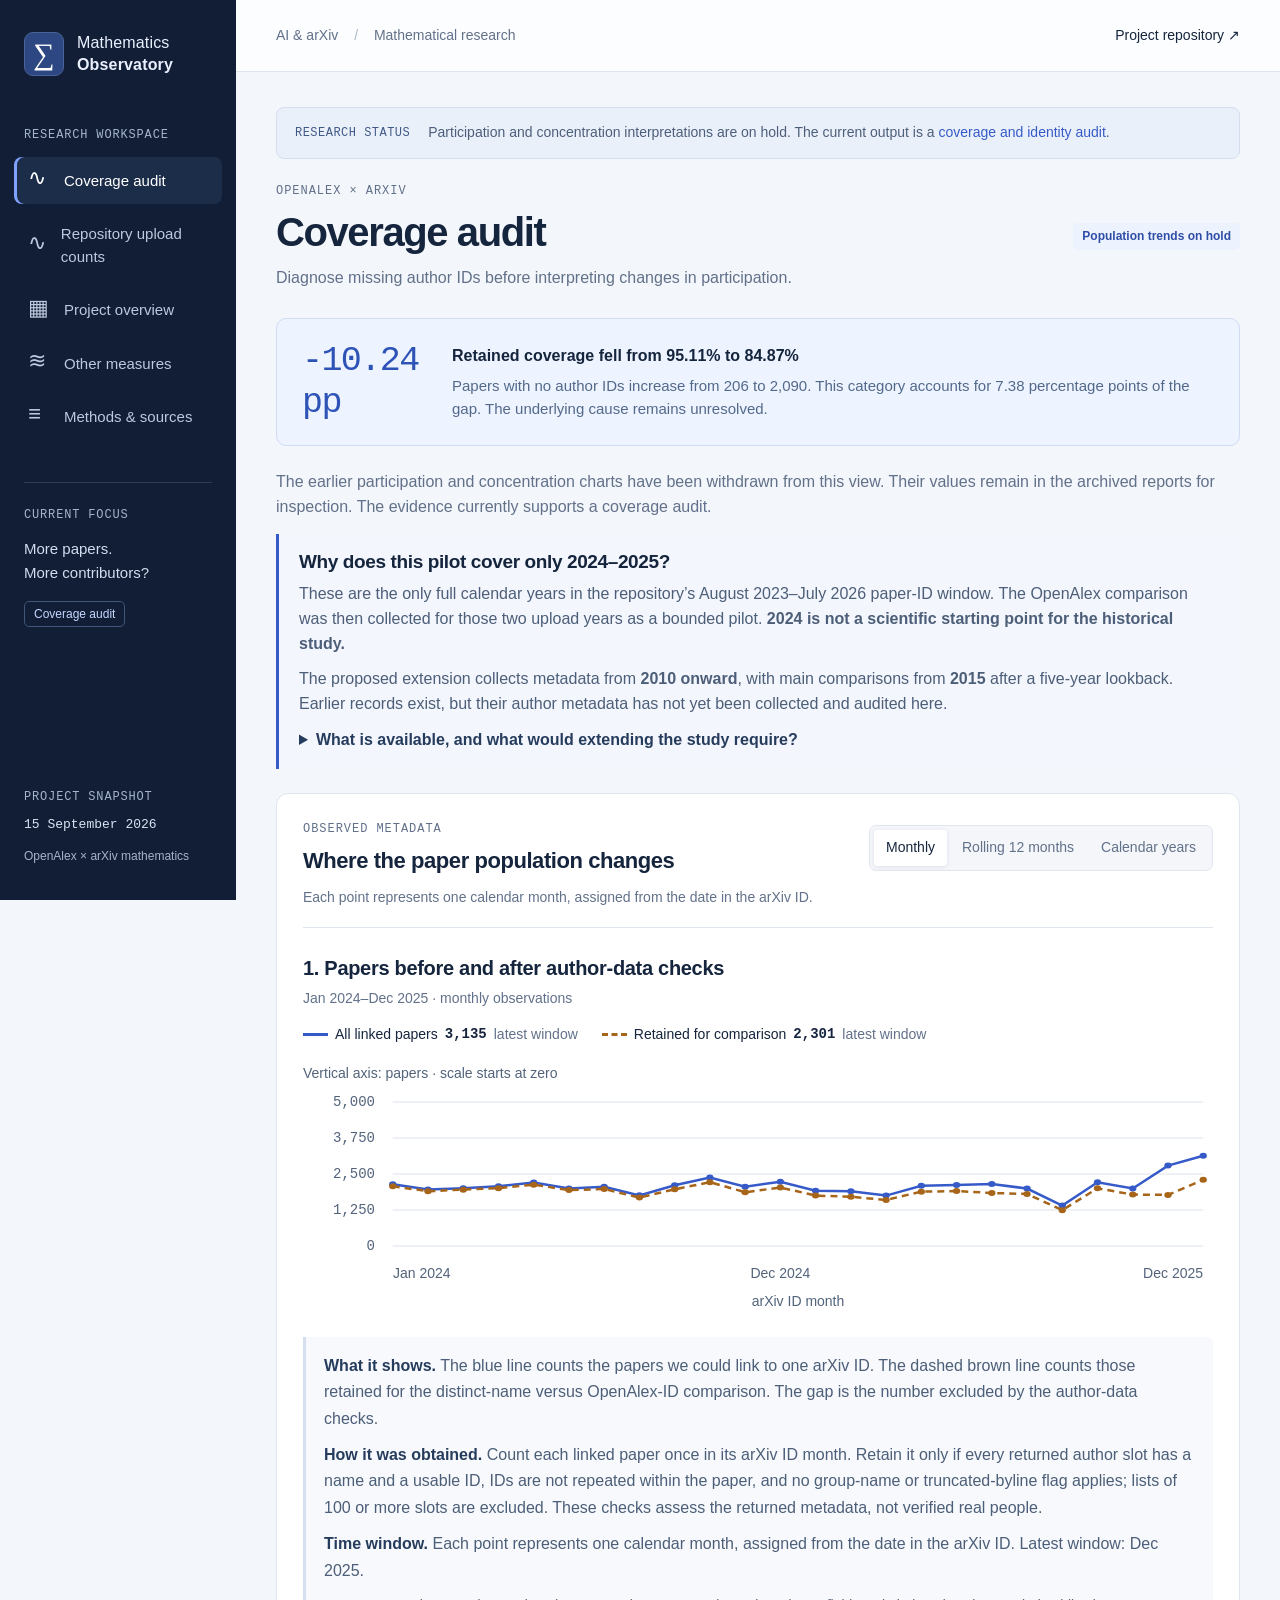
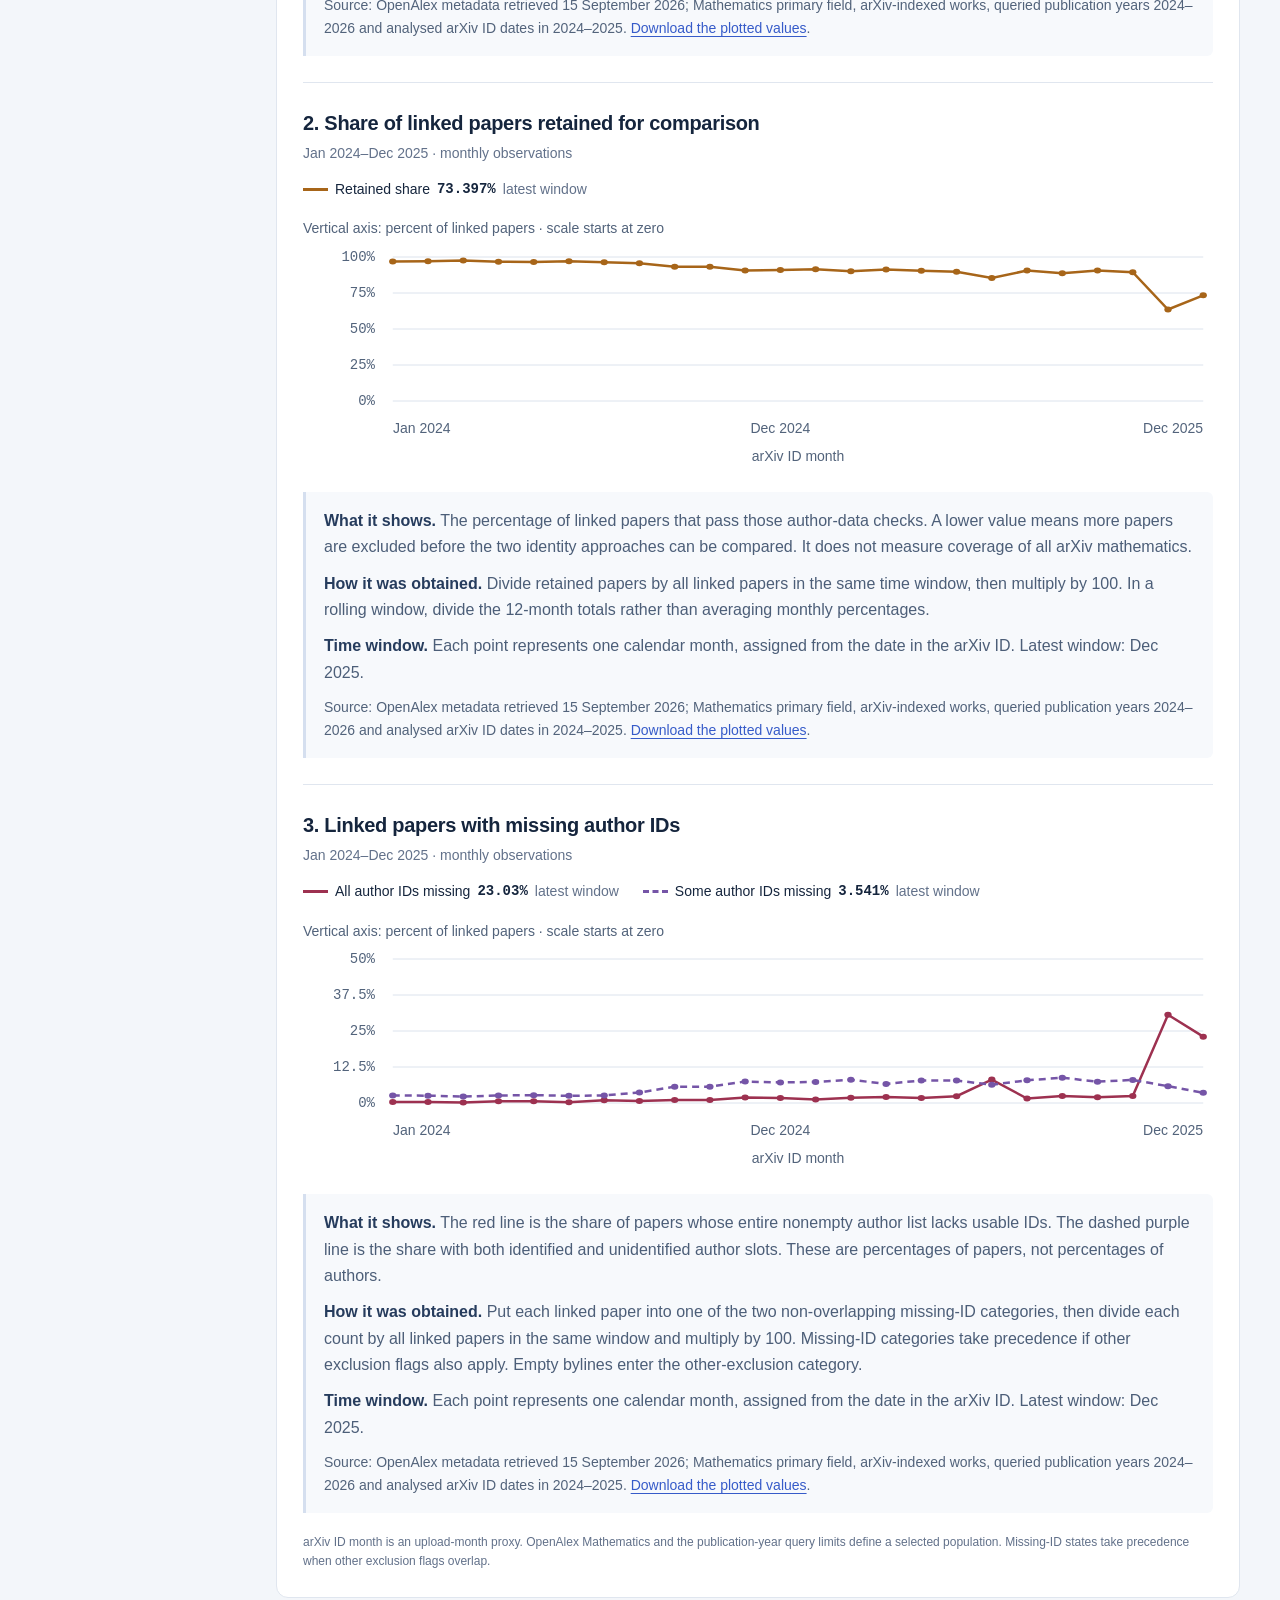
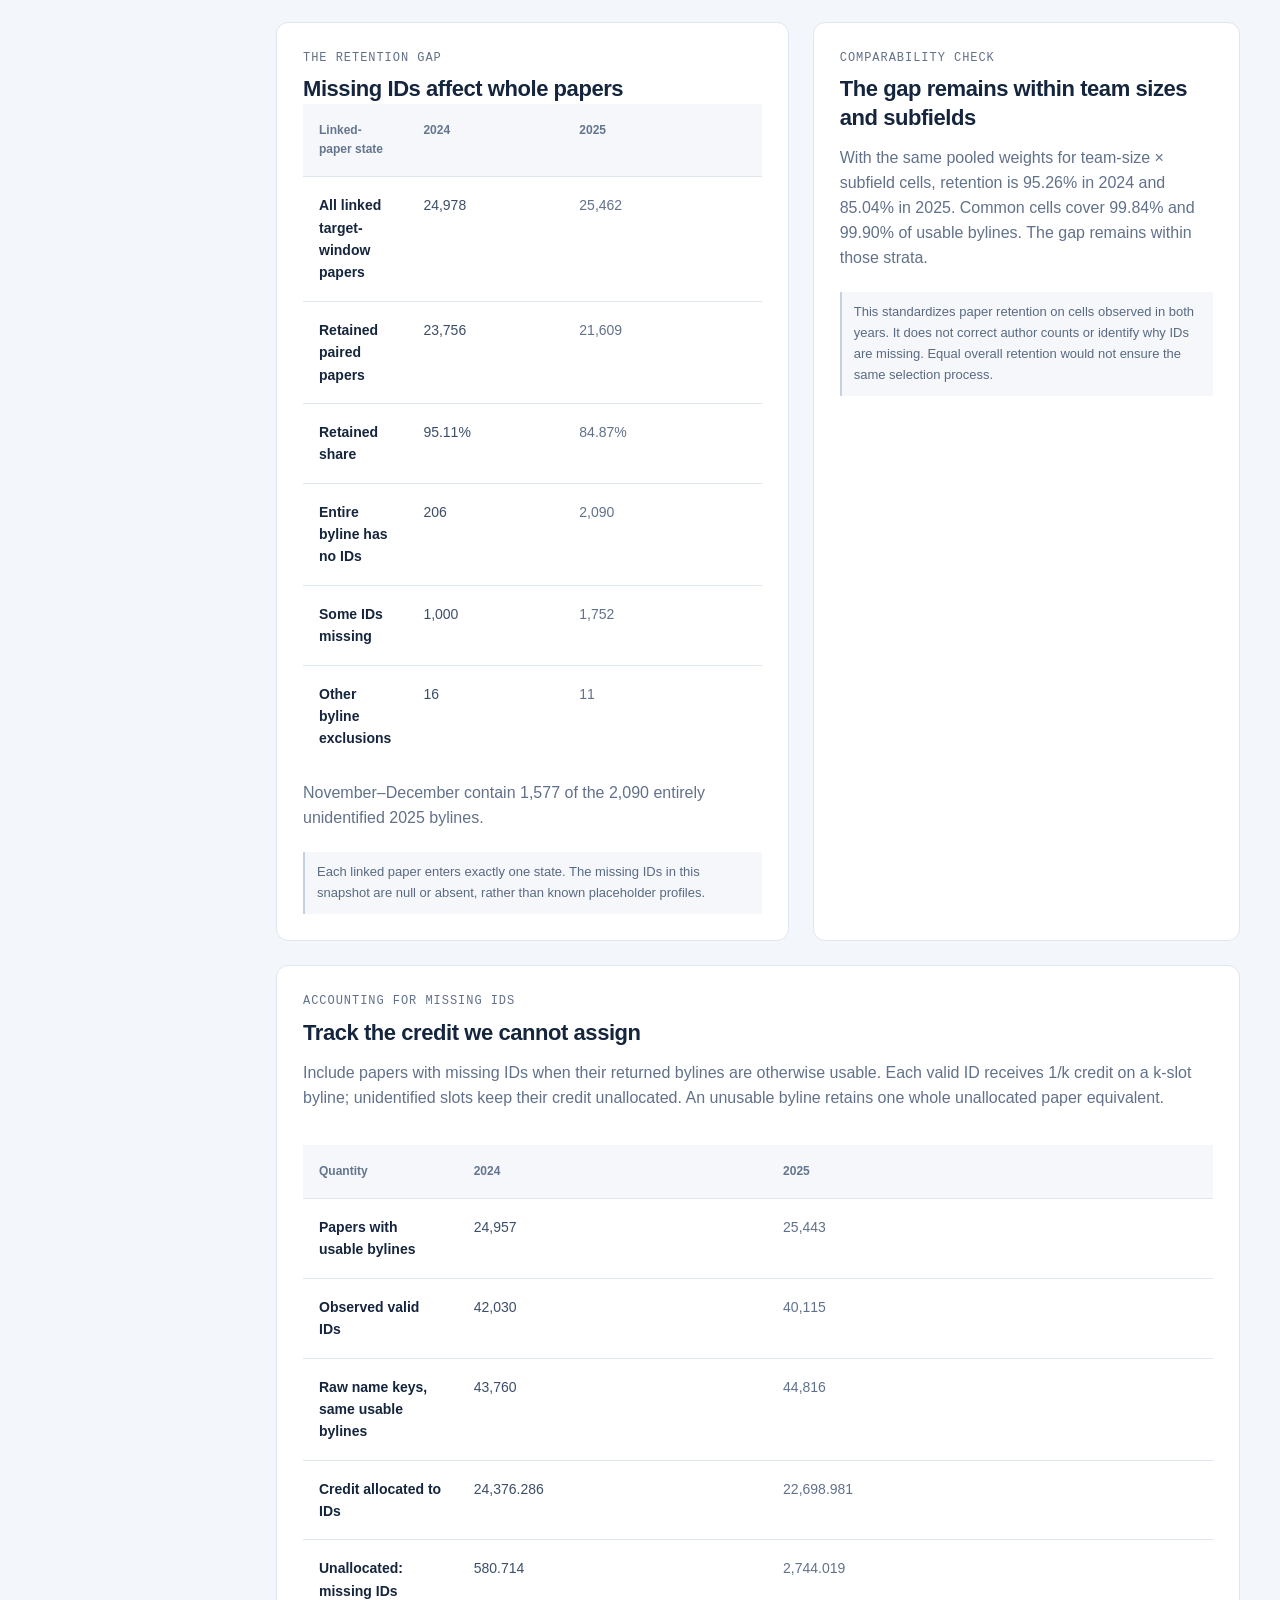
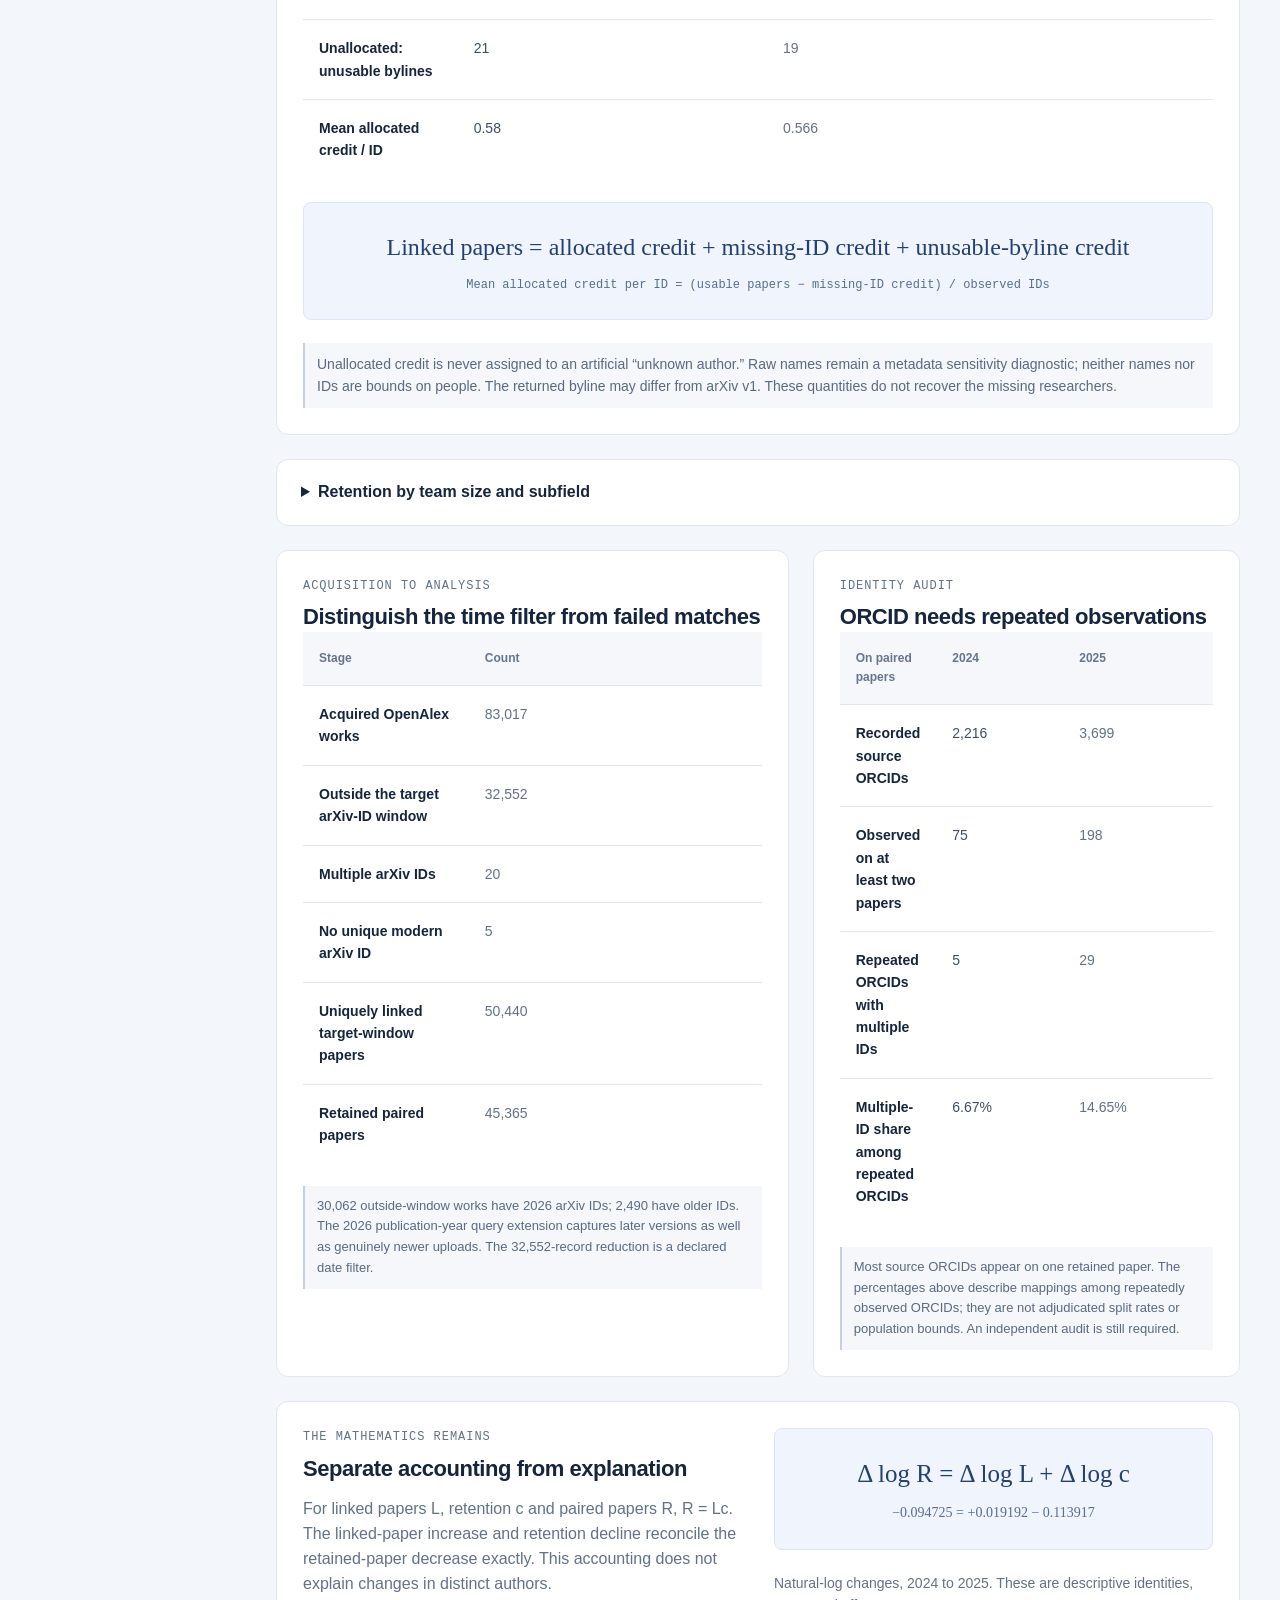
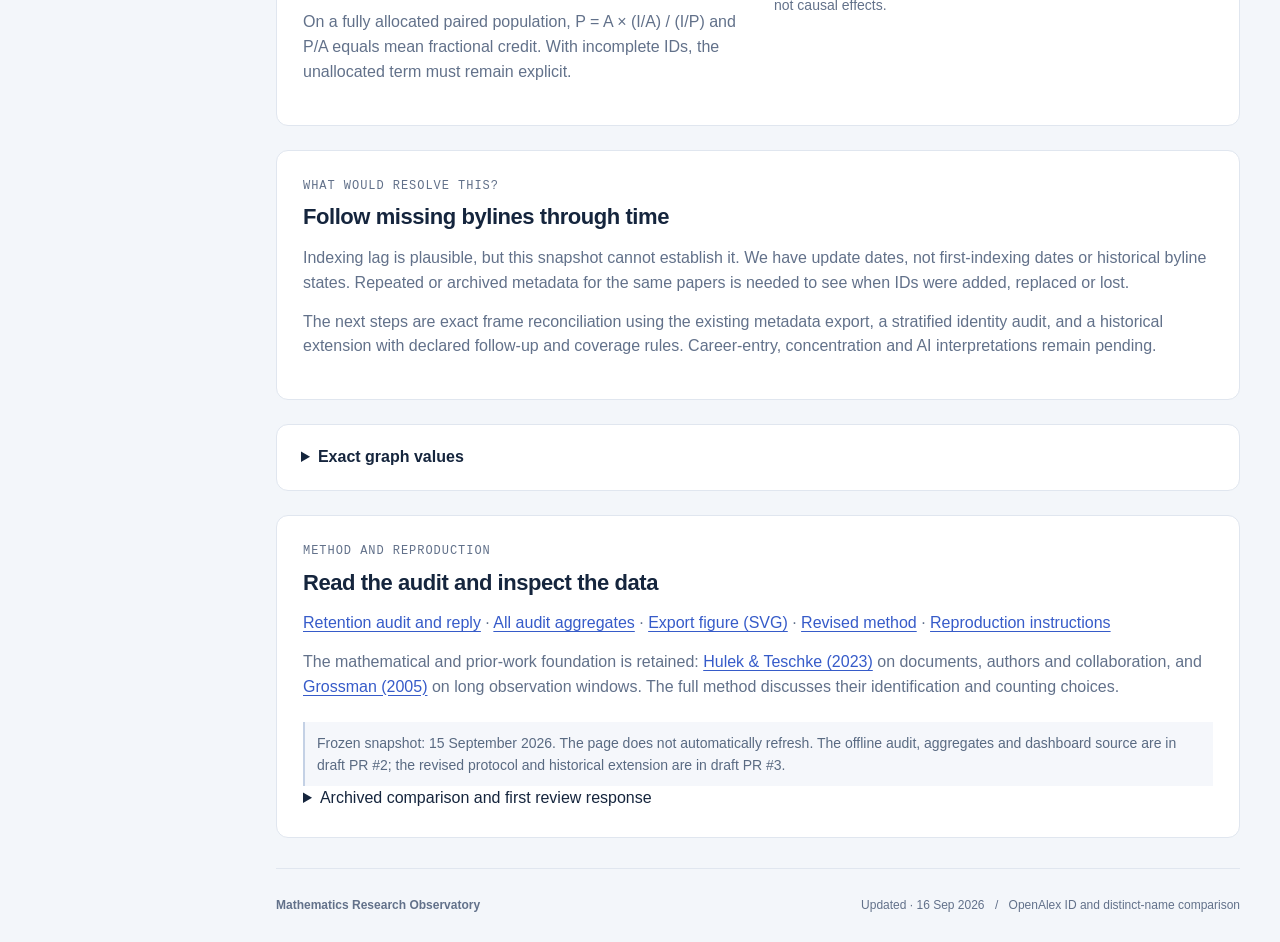
==== dashboard/index.html @ 1750a31c "Audit OpenAlex retention and preserve unallocated authorship credit Add the frozen-data coverage aud" ====
<!doctype html>
<html lang="en">
<head>
  <meta charset="utf-8">
  <meta name="viewport" content="width=device-width, initial-scale=1">
  <meta name="theme-color" content="#111e35">
  <meta name="description" content="Coverage audit of OpenAlex arXiv-linked mathematics: missing author IDs, retained bylines and unallocated publication credit.">
  <title>Mathematics Research Observatory</title>
  <link rel="icon" href="favicon.svg" type="image/svg+xml">
  <link rel="stylesheet" href="styles.css">
  <script src="chart-utils.js" defer></script>
  <script src="paper-trends.js" defer></script>
  <script src="coverage-audit.js" defer></script>
  <script src="app.js" defer></script>
</head>
<body>
  <a class="skip-link" href="#main">Skip to content</a>
  <aside class="rail">
    <a class="brand" href="#papers" aria-label="Mathematics Research Observatory home"><span class="brand-symbol" aria-hidden="true">∑</span><span>Mathematics<br><strong>Observatory</strong></span></a>
    <div class="rail-label">RESEARCH WORKSPACE</div>
    <nav aria-label="Main navigation">
      <a href="#papers" data-view="papers" class="nav-link active" aria-current="page"><span aria-hidden="true">∿</span> Coverage audit</a>
      <a href="#manifest" data-view="manifest" class="nav-link"><span aria-hidden="true">∿</span> Repository upload counts</a>
      <a href="#overview" data-view="overview" class="nav-link"><span aria-hidden="true">▦</span> Project overview</a>
      <a href="#analysis" data-view="analysis" class="nav-link"><span aria-hidden="true">≋</span> Other measures</a>
      <a href="#methods" data-view="methods" class="nav-link"><span aria-hidden="true">≡</span> Methods & sources</a>
    </nav>
    <div class="rail-project"><span class="rail-label">CURRENT FOCUS</span><p>More papers.<br>More contributors?</p><span class="rail-pill">Coverage audit</span></div>
    <div class="rail-bottom"><span class="rail-label">PROJECT SNAPSHOT</span><p>15 September 2026</p><small>OpenAlex × arXiv mathematics</small></div>
  </aside>
  <div class="workspace">
    <header class="topbar"><span>AI & arXiv <span class="breadcrumb">/</span> Mathematical research</span><a href="https://github.com/Victorpolm/evolution-of-mathematical-research" target="_blank" rel="noopener noreferrer">Project repository <span aria-hidden="true">↗</span></a></header>
    <main id="main" tabindex="-1">
      <div id="data-error" role="alert" hidden>The pilot data could not be loaded. Refresh this page to try again. The methods and source links remain available.</div>
      <div class="status-strip"><span class="status-key">RESEARCH STATUS</span><p>Participation and concentration interpretations are on hold. The current output is a <a href="#papers">coverage and identity audit</a>.</p></div>
      <section id="view-papers" class="view" aria-labelledby="oa-title">
        <div class="page-heading"><div><p class="eyebrow">OPENALEX × ARXIV</p><h1 id="oa-title">Coverage audit</h1><p class="subtitle">Diagnose missing author IDs before interpreting changes in participation.</p></div><span class="badge blue">Population trends on hold</span></div>
        <div class="finding-strip"><span class="finding-number" id="audit-gap">−10.24 pp</span><div><strong>Retained coverage fell from 95.11% to 84.87%</strong><p id="audit-finding">Entire bylines with missing IDs account for most of the gap. The cause remains unresolved.</p></div></div>
        <p class="body-copy">The earlier participation and concentration charts have been withdrawn from this view. Their values remain in the archived reports for inspection. The evidence currently supports a coverage audit.</p>
        <aside class="history-note" aria-labelledby="history-heading"><h2 id="history-heading">Why does this pilot cover only 2024–2025?</h2><p>These are the only full calendar years in the repository’s August 2023–July 2026 paper-ID window. The OpenAlex comparison was then collected for those two upload years as a bounded pilot. <strong>2024 is not a scientific starting point for the historical study.</strong></p><p>The proposed extension collects metadata from <strong>2010 onward</strong>, with main comparisons from <strong>2015</strong> after a five-year lookback. Earlier records exist, but their author metadata has not yet been collected and audited here.</p><details class="history-details"><summary>What is available, and what would extending the study require?</summary><p>An OpenAlex count query on 15 September 2026 found <strong>330,421 candidate works with publication years 2010–2023</strong> under the same Mathematics and arXiv-indexing filters. This confirms historical availability; it does not establish their arXiv upload dates, author completeness, or unique contributor counts.</p><p>Retrieving those years separately needs at least 3,311 pages of 100 works. The anonymous allowance had 999 requests remaining at that check. Completing the extension requires a staged collection within the free allowance, a free OpenAlex key with a larger allowance, or an existing metadata export from the project.</p><p>We then reconstruct upload months from arXiv IDs, audit coverage year by year, and compute both distinct-name and OpenAlex-ID series on the same papers. The analysis can extend to the latest year that passes those checks. Five years of lookback helps distinguish observed newcomers from returning authors; it does not establish true career starts. <a href="HISTORICAL_EXTENSION.md" download>Historical extension note</a> · <a href="historical_preflight.json" download>Availability query and counts</a>.</p></details></aside>
        <p id="audit-error" role="alert" hidden>The audit could not be loaded. Refresh this page or download the report below.</p>
        <article class="panel spark-panel"><div class="panel-heading"><div><p class="eyebrow">OBSERVED METADATA</p><h2>Where the paper population changes</h2></div><div class="segmented" role="group" aria-label="Audit time window"><button type="button" data-audit-period="monthly" aria-pressed="true">Monthly</button><button type="button" data-audit-period="rolling12" aria-pressed="false">Rolling 12 months</button><button type="button" data-audit-period="annual" aria-pressed="false">Calendar years</button></div></div><p id="audit-window-note" class="spark-note">Each point represents one calendar month, assigned from the arXiv ID.</p><div id="audit-sparks" aria-live="polite"></div><p class="source-line">arXiv ID month is an upload-month proxy. OpenAlex Mathematics and the publication-year query limits define a selected population. Missing-ID states take precedence when other exclusion flags overlap.</p></article>
        <div class="comparison-grid"><article class="panel"><p class="eyebrow">THE RETENTION GAP</p><h2>Missing IDs affect whole papers</h2><div class="table-scroll"><table><thead><tr><th scope="col">Linked-paper state</th><th scope="col">2024</th><th scope="col">2025</th></tr></thead><tbody id="audit-coverage"></tbody></table></div><p class="body-copy">November–December contain 1,577 of the 2,090 entirely unidentified 2025 bylines.</p><p class="chart-note">Each linked paper enters exactly one state. The missing IDs in this snapshot are null or absent, rather than known placeholder profiles.</p></article><article class="panel"><p class="eyebrow">COMPARABILITY CHECK</p><h2>The gap remains within team sizes and subfields</h2><p class="body-copy" id="audit-standardized">Comparing retention using a common distribution of team sizes and subfields…</p><p class="chart-note">This standardizes paper retention on cells observed in both years. It does not correct author counts or identify why IDs are missing. Equal overall retention would not ensure the same selection process.</p></article></div>
        <article class="panel oa-panel"><p class="eyebrow">ACCOUNTING FOR MISSING IDS</p><h2>Track the credit we cannot assign</h2><p class="body-copy">Include papers with missing IDs when their returned bylines are otherwise usable. Each valid ID receives 1/k credit on a k-slot byline; unidentified slots keep their credit unallocated. An unusable byline retains one whole unallocated paper equivalent.</p><div class="table-scroll"><table><thead><tr><th scope="col">Quantity</th><th scope="col">2024</th><th scope="col">2025</th></tr></thead><tbody id="audit-credit"></tbody></table></div><div class="formula-box">Linked papers = allocated credit + missing-ID credit + unusable-byline credit<small>Mean allocated credit per ID = (usable papers − missing-ID credit) / observed IDs</small></div><p class="chart-note">Unallocated credit is never assigned to an artificial “unknown author.” Raw names remain a metadata sensitivity diagnostic; neither names nor IDs are bounds on people. The returned byline may differ from arXiv v1. These quantities do not recover the missing researchers.</p></article>
        <details class="panel data-details"><summary>Retention by team size and subfield</summary><p class="chart-note">Denominators are all uniquely linked papers in each row before byline exclusions. Full tables, including larger teams, are in the audit JSON.</p><h3>Returned team size</h3><div class="table-scroll"><table><thead><tr><th scope="col">Slots</th><th scope="col">2024 papers</th><th scope="col">2024 retained</th><th scope="col">2025 papers</th><th scope="col">2025 retained</th></tr></thead><tbody id="audit-teams"></tbody></table></div><h3>OpenAlex primary subfield</h3><div class="table-scroll"><table><thead><tr><th scope="col">Subfield</th><th scope="col">2024 papers</th><th scope="col">2024 retained</th><th scope="col">2025 papers</th><th scope="col">2025 retained</th></tr></thead><tbody id="audit-fields"></tbody></table></div></details>
        <div class="comparison-grid"><article class="panel"><p class="eyebrow">ACQUISITION TO ANALYSIS</p><h2>Distinguish the time filter from failed matches</h2><div class="table-scroll"><table><thead><tr><th scope="col">Stage</th><th scope="col">Count</th></tr></thead><tbody id="audit-flow"></tbody></table></div><p class="chart-note">30,062 outside-window works have 2026 arXiv IDs; 2,490 have older IDs. The 2026 publication-year query extension captures later versions as well as genuinely newer uploads. The 32,552-record reduction is a declared date filter.</p></article><article class="panel"><p class="eyebrow">IDENTITY AUDIT</p><h2>ORCID needs repeated observations</h2><div class="table-scroll"><table><thead><tr><th scope="col">On paired papers</th><th scope="col">2024</th><th scope="col">2025</th></tr></thead><tbody id="audit-orcid"></tbody></table></div><p class="chart-note">Most source ORCIDs appear on one retained paper. The percentages above describe mappings among repeatedly observed ORCIDs; they are not adjudicated split rates or population bounds. An independent audit is still required.</p></article></div>
        <article class="panel definition-panel"><div><p class="eyebrow">THE MATHEMATICS REMAINS</p><h2>Separate accounting from explanation</h2><p class="body-copy">For linked papers L, retention c and paired papers R, R = Lc. The linked-paper increase and retention decline reconcile the retained-paper decrease exactly. This accounting does not explain changes in distinct authors.</p><p class="body-copy">On a fully allocated paired population, P = A × (I/A) / (I/P) and P/A equals mean fractional credit. With incomplete IDs, the unallocated term must remain explicit.</p></div><div class="equation-detail"><div class="formula-box">Δ log R = Δ log L + Δ log c<small>−0.094725 = +0.019192 − 0.113917</small></div><p>Natural-log changes, 2024 to 2025. These are descriptive identities, not causal effects.</p></div></article>
        <article class="panel oa-panel"><p class="eyebrow">WHAT WOULD RESOLVE THIS?</p><h2>Follow missing bylines through time</h2><p class="body-copy">Indexing lag is plausible, but this snapshot cannot establish it. We have update dates, not first-indexing dates or historical byline states. Repeated or archived metadata for the same papers is needed to see when IDs were added, replaced or lost.</p><p class="body-copy">The next steps are exact frame reconciliation using the existing metadata export, a stratified identity audit, and a historical extension with declared follow-up and coverage rules. Career-entry, concentration and AI interpretations remain pending.</p></article>
        <details class="panel data-details"><summary>Exact graph values</summary><div class="table-scroll"><table><thead><tr><th scope="col">Period / window end</th><th scope="col">Linked</th><th scope="col">Retained</th><th scope="col">Retained share</th><th scope="col">Entire byline lacks IDs</th><th scope="col">Some IDs missing</th></tr></thead><tbody id="audit-values"></tbody></table></div></details>
        <article class="panel oa-panel"><p class="eyebrow">METHOD AND REPRODUCTION</p><h2>Read the audit and inspect the data</h2><p class="body-copy"><a href="RETENTION_AUDIT.md" download>Retention audit and reply</a> · <a href="retention_audit.json" download>All audit aggregates</a> · <a href="retention_audit.svg" download>Export figure (SVG)</a> · <a href="REVISED_METHOD.md" download>Revised method</a> · <a href="../ArxivObservatory/analysis/OPENALEX_INTERIM.md">Reproduction instructions</a></p><p class="body-copy">The mathematical and prior-work foundation is retained: <a href="https://ems.press/content/serial-article-files/29073" target="_blank" rel="noopener noreferrer">Hulek & Teschke (2023)</a> on documents, authors and collaboration, and <a href="https://www.math.buffalo.edu/mad/stats/2005.research.patterns.pdf" target="_blank" rel="noopener noreferrer">Grossman (2005)</a> on long observation windows. The full method discusses their identification and counting choices.</p><p class="chart-note">Frozen snapshot: 15 September 2026. The page does not automatically refresh. The offline audit, aggregates and dashboard source are in draft PR #2; the revised protocol and historical extension are in draft PR #3.</p><details><summary>Archived comparison and first review response</summary><p class="body-copy"><a href="OPENALEX_COMPARISON.md" download>Earlier comparison</a> · <a href="openalex_comparison.json" download>Earlier aggregate dataset</a> · <a href="REVIEW_RESPONSE.md" download>First review response</a>. These preserve the audit trail; population trend interpretations are on hold.</p></details></article>
      </section>

      <section id="view-manifest" class="view" hidden aria-labelledby="papers-title">
        <div class="page-heading"><div><p class="eyebrow">PRODUCTION × PARTICIPATION</p><h1 id="papers-title">Repository upload counts</h1><p class="subtitle">Does growth in arXiv mathematics reflect a larger community or more output per contributor?</p></div><span class="badge amber">Contributor counts unavailable</span></div>
        <div class="finding-strip"><span class="finding-number">+7.0%</span><div><strong>More paper IDs in 2025 than 2024</strong><p>52,081 → 55,751 in the repository manifest. Distinct-author counts are still needed to explain this increase.</p></div></div>
        <article class="panel spark-panel" aria-labelledby="spark-heading">
          <div class="panel-heading"><div><p class="eyebrow">OBSERVED PAPER SERIES</p><h2 id="spark-heading">Upload volume over time</h2></div><div class="segmented" role="group" aria-label="Time aggregation"><button type="button" data-period="monthly" aria-pressed="true">Monthly</button><button type="button" data-period="rolling12" aria-pressed="false">Rolling 12 months</button><button type="button" data-period="annual" aria-pressed="false">Calendar years</button></div></div>
          <p id="period-note" class="spark-note">Each point represents one calendar month in the repository’s paper-ID manifest.</p>
          <div id="paper-spark-rows" aria-live="polite"><p class="spark-note">Loading the verified paper series…</p></div>
          <p id="paper-data-error" role="alert" hidden>The time series could not be loaded. Refresh to try again. The documented annual comparison above remains available.</p>
          <p class="source-line">Source: <a href="https://github.com/Victorpolm/evolution-of-mathematical-research/blob/7d1063371ad2825ac3ad622974f6df129d1324f0/ArxivObservatory/pipeline/aws/math_ids.txt" target="_blank" rel="noopener noreferrer">repository mathematics ID manifest ↗</a> · 168,027 IDs, Aug 2023–Jul 2026 · ID month is a proxy for initial submission month.</p>
        </article>
        <div class="comparison-grid">
          <article class="panel"><p class="eyebrow">COMPLETE CALENDAR YEARS</p><h2>The two full calendar years in this manifest</h2><table class="annual-table"><thead><tr><th scope="col">Measure</th><th scope="col">2024</th><th scope="col">2025</th><th scope="col">Change</th></tr></thead><tbody><tr><th scope="row">Papers in manifest</th><td>52,081</td><td>55,751</td><td class="positive">+7.05%</td></tr><tr><th scope="row">Distinct contributors</th><td>Unavailable</td><td>Unavailable</td><td>—</td></tr><tr><th scope="row">Papers / contributor</th><td>Unavailable</td><td>Unavailable</td><td>—</td></tr></tbody></table><p class="chart-note">2023 and 2026 are partial calendar years in this snapshot and are omitted from this comparison. August 2026 is also excluded from the monthly chart.</p></article>
          <article class="panel"><p class="eyebrow">WHAT THE RESULT MEANS</p><h2>Growth is observed; its source is unresolved</h2><p class="body-copy">The manifest contains <strong>3,670 more papers</strong> in 2025. That alone does not tell us whether more people contributed.</p><p class="body-copy">For this same population, average fractional output per contributor rises if contributor growth is below <strong>7.05%</strong>, stays constant if growth is equal, and falls if it is higher.</p><p class="chart-note">These are descriptive alternatives, not findings about contributors. Changes in indexing, cross-listing, field composition, and author identity can affect the comparison.</p></article>
        </div>
        <article class="panel definition-panel"><div><p class="eyebrow">THE DENOMINATOR MATTERS</p><h2>One contributor, once per period</h2><p class="body-copy">A contributor is a distinct coauthor on at least one retained paper. Someone with five papers counts once; a paper with three authors counts as one paper and three author–paper incidences. Uploading accounts are not the unit of analysis.</p><p class="body-copy">Count both papers and contributors on the same set with complete author identities. In rolling windows, take the union of author IDs across all 12 months.</p></div><div class="equation-detail"><div class="formula-box">P = A × (I / A) / (I / P)<small>Papers = contributors × full-count output / mean team size</small></div><p><strong>P/A</strong> is mean fractional paper output. <strong>I/A</strong> is mean full-count publication participation. Neither isolates within-person productivity from changing author composition.</p></div></article>
        <details class="panel data-details"><summary>Inspect the values and provenance</summary><div class="table-scroll"><table id="paper-values"><thead><tr><th scope="col">Period</th><th scope="col">Papers</th><th scope="col">Distinct contributors</th><th scope="col">Papers / contributor</th></tr></thead><tbody></tbody></table></div><p class="chart-note">All 169,394 manifest IDs were checked: no duplicates and no invalid IDs. The 1,367 IDs dated August 2026 are excluded. The remaining 168,027 match the source import reconciliation. Primary-category membership and completeness against all arXiv mathematics cannot be established from this ID list alone.</p><p class="source-line">Analysis computed 06 Sep 2026 from the repository revision of 04 Sep 2026. The series is not the separate 2023–2025 OpenAlex pilot. <a href="papers_contributors_monthly.csv" download>Monthly aggregate CSV</a> · <a href="papers_contributors.json" download>Full aggregate data and provenance</a></p></details>
        <article class="missing-data-callout"><div><h2>What completes the comparison</h2><p>The matched paper–author table, or period-level aggregates that count distinct authors on the same papers. The pilot's 155,781 author links cannot substitute for unique contributors.</p></div><a href="#methods">Methods & sources →</a></article>
      </section>
      <section id="view-overview" class="view" hidden aria-labelledby="overview-title">
        <div class="page-heading"><div><p class="eyebrow">EVOLUTION OF MATHEMATICAL RESEARCH</p><h1 id="overview-title">Growth & participation</h1><p class="subtitle">Is mathematical output becoming more broadly distributed?</p></div><span class="badge amber">Technical pilot · 2023–2025</span></div>
        <div class="status-strip"><span class="status-key">WHERE WE ARE</span><p><a href="#papers">OpenAlex name/ID comparison available for 2024–2025.</a> <strong>Longer historical findings still pending.</strong></p><a href="#analysis">Explore analysis <span aria-hidden="true">→</span></a></div>
        <div class="metric-grid" aria-label="Reported pilot acquisition counts">
          <article class="metric-card"><span class="metric-label">Candidate works</span><strong class="metric-value" data-count="candidateWorks">77,949</strong><span class="metric-note">Queried in the bounded pilot</span></article>
          <article class="metric-card"><span class="metric-label">Retained works</span><strong class="metric-value" data-count="retainedWorks">69,166</strong><span class="metric-note">Usable arXiv-ID-dated works</span></article>
          <article class="metric-card"><span class="metric-label">Identified author links</span><strong class="metric-value" data-count="identifiedLinks">155,781</strong><span class="metric-note">Paper–author pairs, not people</span></article>
          <article class="metric-card"><span class="metric-label">Missing author IDs</span><strong class="metric-value warning" data-count="missingSlots">8,042</strong><span class="metric-note">Reported authorship slots</span></article>
        </div>
        <div class="overview-grid">
          <article class="panel pilot-panel">
            <div class="panel-heading"><div><p class="eyebrow">OBSERVED DATA</p><h2>The pilot, in view</h2></div><span class="small-label">2023–2025 combined</span></div>
            <div class="segmented" role="group" aria-label="Pilot data view"><button type="button" data-pilot="works" aria-pressed="true">Work selection</button><button type="button" data-pilot="authors" aria-pressed="false">Author identification</button></div>
            <div id="pilot-detail" aria-live="polite"></div>
            <p class="source-line">Counts reported in the <a data-source="plan" href="https://github.com/Victorpolm/evolution-of-mathematical-research/blob/main/ArxivObservatory/analysis/STATISTICAL_RESEARCH_PLAN.md" target="_blank" rel="noopener noreferrer">statistical research plan ↗</a>. Percentages calculated here.</p>
          </article>
          <article class="panel next-panel"><p class="eyebrow">NEXT SCIENTIFIC MILESTONE</p><h2>A credible historical baseline</h2><p>The next useful result is a coverage-audited historical dataset, followed by the first growth and concentration figures.</p><ol class="steps"><li><span>01</span><div><strong>Validate the population</strong><p>Compare OpenAlex matches with the exact arXiv mathematics frame.</p></div></li><li><span>02</span><div><strong>Extend the observation window</strong><p>Proposed: 2010–2025 acquisition, with analysis from 2015.</p></div></li><li><span>03</span><div><strong>Estimate and stress-test</strong><p>Check identity coverage, counting choices, and subfield composition.</p></div></li></ol><a class="text-action" href="#methods">Review the measurement choices →</a></article>
        </div>
        <div class="section-heading"><h2>Analysis readiness</h2><span class="small-label">Code availability is separate from empirical validation</span></div>
        <div class="readiness-grid">
          <a class="readiness-card" href="#analysis-growth"><div><span class="module-number">01 / PRODUCTION</span><span class="badge blue">Implemented</span></div><h3>Growth decomposition</h3><p>Papers, active authors, and fractional output per author.</p><span class="card-link">Inspect measures →</span></a>
          <a class="readiness-card" href="#analysis-concentration"><div><span class="module-number">02 / DISTRIBUTION</span><span class="badge blue">Core implemented</span></div><h3>Output concentration</h3><p>Top 1%, 5%, and 10% shares, plus the Gini coefficient.</p><span class="card-link">Inspect measures →</span></a>
          <a class="readiness-card" href="#analysis-entry"><div><span class="module-number">03 / COHORTS</span><span class="badge gray">Partial</span></div><h3>Entry & observed age</h3><p>First-observed entry exists. Entrant persistence is pending.</p><span class="card-link">Inspect measures →</span></a>
          <a class="readiness-card" href="#analysis-collaboration"><div><span class="module-number">04 / COAUTHORSHIP</span><span class="badge blue">Core implemented</span></div><h3>Collaboration</h3><p>Team sizes and single-author / 3+ author paper shares.</p><span class="card-link">Inspect measures →</span></a>
        </div>
      </section>
      <section id="view-analysis" class="view" hidden aria-labelledby="analysis-title">
        <div class="page-heading"><div><p class="eyebrow">DESCRIPTIVE ANALYSIS</p><h1 id="analysis-title">Measures & results</h1><p class="subtitle">Inspect the estimands, implementation, and remaining evidence.</p></div><span class="badge amber">Historical run pending</span></div>
        <div class="analysis-layout">
          <div class="analysis-picker" role="group" aria-label="Analysis module"><button type="button" data-module="growth" aria-pressed="true"><span>01</span> Growth decomposition</button><button type="button" data-module="concentration" aria-pressed="false"><span>02</span> Output concentration</button><button type="button" data-module="entry" aria-pressed="false"><span>03</span> Entry & observed age</button><button type="button" data-module="collaboration" aria-pressed="false"><span>04</span> Collaboration</button></div>
          <div id="analysis-detail" aria-live="polite"></div>
        </div>
        <article class="panel interpretation"><h2>What the first study can establish</h2><p>Historical trends in participation and output concentration within a validated population. A post-2022 change would remain descriptive: field composition, indexing, cohort turnover, and pre-existing trends can also generate it. Author-disclosed AI assistance is a separate measurement problem.</p><a href="#methods">Read the scope and limitations →</a></article>
      </section>
      <section id="view-methods" class="view" hidden aria-labelledby="methods-title">
        <div class="page-heading"><div><p class="eyebrow">MEASUREMENT & PROVENANCE</p><h1 id="methods-title">Methods & sources</h1><p class="subtitle">Working specifications, open choices, and the evidence behind this dashboard.</p></div><span class="badge gray">Updated 15 Sep 2026</span></div>
        <article class="panel"><h2>Current interim analysis</h2><p class="body-copy">The <a href="#papers">2024–2025 coverage audit</a> examines missing author IDs before interpreting the archived names-versus-IDs comparison. Its Mathematics classification, publication-year query boundary, upload-month proxy, and coverage exclusions are explicit. The proposed historical extension collects from 2010, with main comparisons from 2015 subject to coverage checks.</p><p class="source-line"><a href="RETENTION_AUDIT.md" download>Current audit report</a> · <a href="HISTORICAL_EXTENSION.md" download>Historical extension</a> · <a href="https://github.com/Victorpolm/evolution-of-mathematical-research/pull/3" target="_blank" rel="noopener noreferrer">Revised mathematical method and prior work</a></p></article><article class="panel methods-panel"><div class="panel-heading"><h2>The study frame</h2><span class="small-label">Proposals are labeled explicitly</span></div><div class="table-scroll"><table><thead><tr><th scope="col">Dimension</th><th scope="col">Current specification</th><th scope="col">Interpretation / open issue</th></tr></thead><tbody>
          <tr><th scope="row">Paper sparkline</th><td>Repository mathematics ID manifest, Aug 2023–Jul 2026</td><td>The list alone cannot distinguish primary math from cross-listed papers or verify completeness against arXiv. Unique contributors are unavailable.</td></tr>
          <tr><th scope="row">Separate pilot</th><td>OpenAlex-linked arXiv mathematics</td><td>This is a different frame from the paper sparkline. Never divide manifest paper counts by pilot author-link counts.</td></tr>
          <tr><th scope="row">Time window</th><td>Current audit: 2024–2025<br>Separate older pilot: 2023–2025<br>Proposed metadata: 2010 onward<br>Proposed main analysis: 2015–latest validated full year</td><td>The short audit is a pilot, not the intended historical window. Lookback supports entry and returner checks; annual paper and active-author counts can also be shown for earlier years if coverage is adequate. Incomplete 2026 remains provisional.</td></tr>
          <tr><th scope="row">Publication time</th><td>arXiv identifier or submission record</td><td>OpenAlex publication dates may describe the journal version rather than the arXiv submission.</td></tr>
          <tr><th scope="row">Author identity</th><td>OpenAlex IDs and distinct raw names, on identical eligible papers</td><td>Both are proxies for people. Audit missing IDs, merged/split profiles, and truncated authorships.</td></tr>
          <tr><th scope="row">Counting</th><td>Fractional primary; full-count sensitivity</td><td>For complete authorships, each author receives 1/k of a k-author paper. Headline estimates require completeness checks.</td></tr>
          <tr><th scope="row">Active population</th><td>Annual activity implemented</td><td>Final choice remains open. Compare annual, 3-year, and 5-year definitions.</td></tr>
          <tr><th scope="row">Career proxy</th><td>Years since first observed arXiv-math work</td><td>Observed participation age, not true academic age. Lookback does not eliminate left censoring.</td></tr>
          <tr><th scope="row">Field composition</th><td>Subfield estimates implemented</td><td>Fixed-composition standardization remains planned. A weighted average of subfield Ginis is not a pooled standardized Gini.</td></tr>
        </tbody></table></div></article>
        <div class="methods-grid"><article class="panel"><p class="eyebrow">INFERENCE BOUNDARY</p><h2>What remains unknown</h2><ul class="plain-list"><li>How far the observed name/ID comparison generalizes beyond its retained OpenAlex subset.</li><li>Whether concentration has risen or fallen over a credible historical window.</li><li>Whether observed new-author entry represents durable participation.</li><li>Whether any later change can be attributed to AI.</li></ul><p class="note">Missingness and population definition are central uncertainties. Conventional sampling p-values cannot resolve them.</p></article><article class="panel"><p class="eyebrow">REPOSITORY STATE</p><h2>Implementation checkpoint</h2><p>The ArxivObservatory snapshot and democratization module were merged on 4 September 2026. The import PR records 170 passing tests at that time.</p><p>The paper sparkline was computed on 6 September from the pinned ID manifest. The old pilot CSV remains unavailable. The OpenAlex comparison is archived; the current Coverage audit explains the retention problem and unallocated credit. The dashboard does not automatically refresh from GitHub or OpenAlex.</p><p class="note">The existing nested decision log belongs to the upstream AI-disclosure project. A root decision log for the broader study is still absent.</p></article></div>
        <div class="section-heading"><h2>Source documents</h2><span class="small-label">Pinned to the reviewed repository revision · GitHub access may be required</span></div>
        <div id="source-list" class="source-list"></div>
      </section>
      <footer><span>Mathematics Research Observatory</span><span>Updated · 16 Sep 2026 <span class="footer-separator">/</span> OpenAlex ID and distinct-name comparison</span></footer>
    </main>
  </div>
  <noscript><p class="noscript">Enable JavaScript for interactive pilot views and analysis details. The pilot counts above and the project repository remain available.</p></noscript>
</body>
</html>
---- dashboard/styles.css ----
:root{color-scheme:light;--navy:#111e35;--navy-soft:#1c2d49;--blue:#365bc9;--blue-light:#edf2ff;--teal:#087f83;--ink:#15253d;--muted:#62718a;--line:#e0e6ef;--surface:#fff;--background:#f3f6fa;--amber:#9b5b08;--amber-light:#fff3dd;--radius:12px;--mono:ui-monospace,SFMono-Regular,Consolas,monospace}
*{box-sizing:border-box}body{margin:0;background:var(--background);color:var(--ink);font-family:Inter,ui-sans-serif,-apple-system,BlinkMacSystemFont,"Segoe UI",sans-serif;font-size:16px;line-height:1.55}a{color:var(--blue);text-underline-offset:3px}button,a{-webkit-tap-highlight-color:transparent}button{font:inherit;cursor:pointer}a:focus-visible,button:focus-visible,summary:focus-visible{outline:3px solid #7596fc;outline-offset:4px}button:focus-visible{position:relative;z-index:1}[hidden]{display:none!important}.skip-link{position:fixed;top:8px;left:8px;transform:translateY(-150%);z-index:10;background:white;padding:10px 18px}.skip-link:focus{transform:none}.rail{position:fixed;inset:0 auto 0 0;width:236px;background:var(--navy);color:#eaf0ff;padding:32px 24px;display:flex;flex-direction:column}.brand{display:flex;gap:13px;align-items:center;text-decoration:none;color:inherit;line-height:1.35;font-size:16px;letter-spacing:.01em}.brand strong{font-weight:650}.brand-symbol{width:40px;height:44px;display:grid;place-items:center;background:#2d4782;border:1px solid #4b6498;border-radius:9px;color:white;font-family:Georgia,serif;font-size:30px}.rail-label{display:block;color:#a5b4cc;font-family:var(--mono);font-size:12px;letter-spacing:.07em}.rail>.rail-label{margin:50px 0 12px}.rail nav{display:flex;flex-direction:column;gap:6px}.nav-link{display:flex;align-items:center;gap:12px;margin:0 -10px;padding:12px 14px;border-radius:8px;color:#bcc9de;text-decoration:none;font-size:15px}.nav-link>span{font-family:var(--mono);font-size:22px;width:24px;line-height:1}.nav-link.active{background:var(--navy-soft);color:white;box-shadow:inset 3px 0 #81a1ff}.nav-link:hover{background:#223653;color:white}.rail-project{margin-top:42px;padding-top:23px;border-top:1px solid #2d3c54}.rail-project p{font-size:15px;color:#d3ddef;line-height:1.6;margin:12px 0 16px}.rail-pill{display:inline-block;border:1px solid #42557a;border-radius:5px;font-size:12px;color:#c6d7ff;padding:3px 9px}.rail-bottom{margin-top:auto;padding-top:40px}.rail-bottom p{font-family:var(--mono);font-size:13px;margin:8px 0;color:#d9e3f4}.rail-bottom small{font-size:12px;color:#a5b4cc}.workspace{margin-left:236px}.topbar{min-height:72px;border-bottom:1px solid var(--line);background:#ffffffbf;display:flex;justify-content:space-between;align-items:center;gap:20px;padding:18px 40px;font-size:14px;color:var(--muted)}.breadcrumb{margin:0 12px;color:#acb8ca}.topbar a{text-decoration:none;color:var(--ink);white-space:nowrap}.topbar a:hover{text-decoration:underline}main{padding:35px 40px 0;max-width:1550px;margin:0 auto}main:focus{outline:none}.page-heading{display:flex;align-items:center;justify-content:space-between;gap:20px;margin-bottom:27px}.eyebrow{font-family:var(--mono);font-size:12px;font-weight:500;letter-spacing:.08em;color:var(--muted);margin:0 0 8px}h1,h2,h3,p{overflow-wrap:break-word}h1{font-size:clamp(28px,3.2vw,40px);line-height:1.2;letter-spacing:-.035em;font-weight:650;margin:0 0 10px}h2{font-size:22px;line-height:1.3;letter-spacing:-.02em;font-weight:650;margin:0}h3{font-size:19px;line-height:1.4;margin:18px 0 8px;font-weight:650;letter-spacing:-.015em}.subtitle{color:var(--muted);margin:0;font-size:16px}.badge{display:inline-block;border-radius:5px;padding:5px 9px;font-size:12px;line-height:1.4;font-weight:600;white-space:nowrap}.amber{background:var(--amber-light);color:var(--amber)}.blue{background:var(--blue-light);color:#2e4da6}.gray{background:#edf0f5;color:#52637c}.status-strip{border:1px solid #d4deef;background:#eaf0fa;border-radius:8px;display:flex;align-items:center;gap:18px;padding:14px 18px;margin-bottom:23px;font-size:14px}.status-key{font-family:var(--mono);font-size:12px;color:#405a87;letter-spacing:.04em;white-space:nowrap}.status-strip p{margin:0;flex:1;color:#4c5e7a}.status-strip strong{color:#2b4265;font-weight:600}.status-strip a{font-size:14px;white-space:nowrap;text-decoration:none}.metric-grid{display:grid;grid-template-columns:repeat(4,minmax(0,1fr));gap:16px;margin-bottom:24px}.metric-card{border:1px solid var(--line);background:var(--surface);border-radius:var(--radius);padding:22px;display:flex;flex-direction:column}.metric-label{color:#52637b;font-size:14px}.metric-value{font-family:var(--mono);font-variant-numeric:tabular-nums;font-weight:500;font-size:clamp(26px,2.8vw,36px);line-height:1.3;margin:9px 0 5px;letter-spacing:-.045em}.metric-value.warning{color:var(--amber)}.metric-note{font-size:12px;color:var(--muted)}.overview-grid{display:grid;grid-template-columns:1.45fr 1fr;gap:24px}.panel{background:var(--surface);border:1px solid var(--line);border-radius:var(--radius);padding:26px;min-width:0}.panel-heading{display:flex;align-items:center;justify-content:space-between;gap:20px;margin-bottom:22px}.small-label{font-size:12px;color:var(--muted)}.segmented{display:inline-flex;gap:3px;padding:4px;border:1px solid var(--line);background:#f4f6fa;border-radius:7px;margin-bottom:26px}.segmented button{font-size:14px;line-height:1.4;border:0;color:var(--muted);background:transparent;border-radius:4px;padding:8px 12px}.segmented button[aria-pressed=true]{background:white;color:var(--ink);box-shadow:0 1px 4px #2139531c}.pilot-stat{display:flex;align-items:baseline;gap:15px}.pilot-stat strong{font-family:var(--mono);font-weight:500;font-size:48px;line-height:1.2;letter-spacing:-.05em;color:var(--blue)}.pilot-stat span{font-size:16px;color:#40536e}.pilot-caption{font-size:14px;color:var(--muted);margin:6px 0 22px;min-height:43px}.bar-chart{display:flex;height:36px;border-radius:5px;overflow:hidden;background:#f0f3f8;margin:0 0 9px;border:1px solid #c7d3e7}.bar-main{background:var(--blue);min-width:0}.bar-secondary{background:#dce4f7;border-left:3px solid white;min-width:0}.bar-chart.authors .bar-main{background:var(--teal)}.bar-chart.authors .bar-secondary{background:#f3d29c}.bar-axis{display:flex;justify-content:space-between;font-size:12px;font-family:var(--mono);color:#64728a;margin-bottom:22px}.legend-row{display:flex;justify-content:space-between;gap:18px;align-items:center;margin:11px 0;font-size:14px}.legend-row>span{display:flex;align-items:center;gap:10px}.legend-row strong{font-family:var(--mono);font-weight:500;white-space:nowrap}.swatch{display:inline-block;width:10px;height:10px;border-radius:2px;background:var(--blue)}.swatch.secondary{background:#dce4f7;border:1px solid #c4d2ee}.swatch.teal{background:var(--teal)}.swatch.missing{background:#f3d29c}.chart-note{font-size:13px;line-height:1.6;background:#f5f7fb;border-left:2px solid #c4d1e5;padding:10px 12px;margin:22px 0 0;color:#596a82}.source-line{font-size:12px;color:var(--muted);margin:20px 0 0}.next-panel>p:not(.eyebrow){color:var(--muted);font-size:15px;margin:12px 0 20px}.next-panel h2{max-width:290px}.steps{list-style:none;padding:0;margin:0 0 20px}.steps li{display:flex;gap:15px;margin:18px 0}.steps li>span{font-family:var(--mono);font-size:13px;color:#7184a0;padding-top:3px}.steps strong{font-size:14px;font-weight:600}.steps p{font-size:14px;line-height:1.5;color:var(--muted);margin:3px 0 0}.text-action{font-size:14px;text-decoration:none;font-weight:550}.section-heading{display:flex;justify-content:space-between;align-items:baseline;gap:20px;margin:30px 0 15px}.section-heading h2{font-size:20px}.readiness-grid{display:grid;grid-template-columns:repeat(2,minmax(0,1fr));gap:16px}.readiness-card{display:block;background:white;border:1px solid var(--line);border-radius:var(--radius);padding:22px;color:var(--ink);text-decoration:none;transition:border-color .15s,box-shadow .15s}.readiness-card:hover{border-color:#a3b5e7;box-shadow:0 3px 12px #293f7210}.readiness-card>div{display:flex;justify-content:space-between;gap:10px;align-items:center}.module-number{font-family:var(--mono);font-size:12px;color:var(--muted)}.readiness-card p{font-size:15px;color:var(--muted);margin:0 0 18px}.card-link{font-size:14px;color:var(--blue)}footer{display:flex;justify-content:space-between;gap:20px;padding:27px 0;margin-top:30px;border-top:1px solid var(--line);font-size:12px;color:var(--muted)}footer>span:first-child{font-weight:600}.footer-separator{margin:0 7px}.analysis-layout{display:grid;grid-template-columns:235px minmax(0,1fr);gap:25px}.analysis-picker{display:flex;flex-direction:column;gap:8px;align-self:start}.analysis-picker button{display:flex;gap:12px;align-items:center;text-align:left;border:1px solid transparent;background:transparent;color:var(--muted);padding:15px 12px;border-radius:8px;font-size:14px}.analysis-picker button span{font-family:var(--mono);font-size:12px}.analysis-picker button[aria-pressed=true]{background:white;border-color:#ced9ec;color:var(--blue);font-weight:600}.analysis-picker button:hover{background:#e9eef8}.formula-box{background:#f0f4fc;color:#243f72;padding:24px;border:1px solid #dce5f5;border-radius:8px;margin:23px 0;font-size:24px;font-family:Georgia,"Times New Roman",serif;line-height:1.7;text-align:center;overflow-wrap:anywhere}.formula-box small{display:block;font-family:var(--mono);font-size:12px;color:#576d92;margin-top:7px}.analysis-description{color:var(--muted);margin:13px 0}.analysis-status{border-top:1px solid var(--line);padding:22px 0 0;margin-top:23px}.analysis-status h3{margin:0 0 10px;font-size:17px}.measure-list{list-style:none;margin:0;padding:0}.measure-list li{display:flex;justify-content:space-between;align-items:start;gap:16px;padding:12px 0;border-bottom:1px solid #edf0f5;font-size:14px}.measure-list li:last-child{border:0}.measure-list span:first-child{max-width:78%}.result-state{display:flex;align-items:start;gap:15px;border:1px solid #ecd9b6;background:#fffbf3;padding:20px;border-radius:8px;margin-top:23px}.result-state .result-symbol{font-family:var(--mono);font-size:24px;line-height:1.3;color:var(--amber)}.result-state h3{font-size:16px;margin:0 0 5px}.result-state p{font-size:14px;color:#765f3f;margin:0}.interpretation{margin-top:24px}.interpretation p{color:var(--muted);font-size:15px;max-width:950px}.interpretation a{font-size:14px}.table-scroll{overflow-x:auto}table{border-collapse:collapse;width:100%;font-size:14px;line-height:1.6;text-align:left}th,td{padding:17px 16px;border-bottom:1px solid var(--line);vertical-align:top}thead th{font-size:12px;font-weight:600;color:#65758d;background:#f5f7fb}tbody th{font-weight:600;width:17%}tbody td:nth-child(2){width:34%;color:#3c4e67}tbody td:last-child{color:var(--muted)}tbody tr:last-child>*{border-bottom:0}code{font-family:var(--mono);font-size:.9em}.methods-panel{padding-bottom:8px}.methods-grid{display:grid;grid-template-columns:1fr 1fr;gap:24px;margin-top:24px}.methods-grid .panel>p:not(.eyebrow){color:var(--muted);font-size:15px}.plain-list{padding-left:20px;color:var(--muted);font-size:15px}.plain-list li{padding:5px 0}.note{font-size:13px!important;background:#f5f7fb;padding:13px;border-radius:6px}.source-list{border:1px solid var(--line);border-radius:var(--radius);background:white;overflow:hidden}.source-item{display:flex;align-items:center;justify-content:space-between;gap:20px;padding:20px 24px;text-decoration:none;color:var(--ink);border-bottom:1px solid var(--line)}.source-item:last-child{border:0}.source-item:hover{background:#f8faff}.source-item strong{font-size:15px;font-weight:600}.source-item p{font-size:14px;color:var(--muted);margin:3px 0 0}.source-item>span{color:var(--blue);font-size:20px}.noscript,#data-error{padding:20px;background:#fff1d9;color:#775020}.noscript{margin-left:236px}#data-error{margin-bottom:20px}
@media(min-width:1500px){main{padding-top:40px}.overview-grid{grid-template-columns:1.5fr 1fr}}
@media(max-width:1200px){.rail{width:208px;padding:28px 21px}.workspace{margin-left:208px}main{padding:28px 26px 0}.topbar{padding:18px 26px}.metric-card{padding:18px 16px}.metric-value{font-size:28px}.metric-note{font-size:12px}.overview-grid{grid-template-columns:1.2fr 1fr;gap:18px}.panel{padding:22px}.panel-heading{align-items:flex-start;flex-direction:column;gap:8px}.status-strip{gap:12px;flex-wrap:wrap}.status-strip p{flex-basis:70%}.readiness-card>div{align-items:flex-start;flex-wrap:wrap}.analysis-layout{grid-template-columns:210px minmax(0,1fr);gap:18px}.page-heading{align-items:flex-start}.page-heading>.badge{margin-top:5px}.section-heading{align-items:flex-start}.noscript{margin-left:208px}}
@media(max-width:980px){.metric-grid{grid-template-columns:repeat(2,minmax(0,1fr))}.metric-value{font-size:34px}.overview-grid{grid-template-columns:1fr}.next-panel h2{max-width:none}.steps{display:grid;grid-template-columns:repeat(3,1fr);gap:18px}.steps li{gap:9px}.analysis-layout{grid-template-columns:1fr}.analysis-picker{display:grid;grid-template-columns:repeat(2,1fr)}.methods-grid{grid-template-columns:1fr}.page-heading{flex-direction:column;gap:14px}.section-heading{flex-direction:column;gap:5px}footer{flex-direction:column;gap:7px}.rail-project{margin-top:30px}}
@media(max-width:720px){.rail{position:relative;width:auto;padding:20px 20px 12px;display:block}.brand{font-size:14px;line-height:1.25}.brand-symbol{height:36px;width:36px;font-size:25px}.brand br{display:none}.brand strong{margin-left:4px}.rail>.rail-label,.rail-project,.rail-bottom{display:none}.rail nav{flex-direction:row;gap:8px;margin-top:17px;flex-wrap:wrap}.nav-link{font-size:14px;margin:0;padding:8px 10px;gap:6px}.nav-link>span{font-size:18px;width:18px}.nav-link.active{box-shadow:inset 0 -2px #81a1ff}.workspace{margin:0}.topbar{min-height:54px;padding:13px 20px;font-size:12px}.topbar>span{max-width:55%}.breadcrumb{margin:0 5px}main{padding:25px 20px 0}.page-heading{margin-bottom:21px}h1{font-size:31px}.status-strip{padding:13px 14px;gap:8px}.status-strip p{flex-basis:100%}.status-strip a{margin-top:2px}.metric-grid{gap:12px}.metric-card{padding:17px 14px}.metric-value{font-size:29px}.metric-label{font-size:14px}.metric-note{font-size:12px}.panel{padding:21px}.readiness-grid{grid-template-columns:1fr}.steps{display:block}.steps li{gap:15px;margin:20px 0}.panel-heading{flex-direction:row;flex-wrap:wrap}.pilot-stat strong{font-size:43px}.pilot-stat{gap:12px;flex-wrap:wrap}.segmented{display:flex}.segmented button{flex:1;padding:9px 8px}.analysis-picker button{padding:12px 10px;font-size:14px}.formula-box{font-size:20px;padding:19px 12px}.methods-panel{padding:19px 12px 5px}.methods-panel>.panel-heading{padding:0 8px}th,td{padding:13px 12px}table{min-width:630px}.methods-grid{gap:18px}.measure-list li{gap:12px;flex-wrap:wrap}.measure-list span:first-child{max-width:100%}.source-item{padding:17px 20px}.noscript{margin-left:0}}
@media(prefers-reduced-motion:reduce){*{scroll-behavior:auto!important;transition:none!important}}
.finding-strip{display:flex;gap:24px;align-items:center;border:1px solid #cfdcf4;background:#edf3ff;border-radius:10px;padding:21px 25px;margin-bottom:24px}.finding-number{font-family:var(--mono);color:#2e53b7;font-size:35px;line-height:1.2;letter-spacing:-.045em}.finding-strip strong{font-size:16px;font-weight:600}.finding-strip p{font-size:15px;color:#53698a;margin:5px 0 0}.spark-panel .panel-heading{flex-direction:row;align-items:center;margin-bottom:12px}.spark-panel .segmented{margin:0}.spark-note{font-size:14px;color:var(--muted);margin:0 0 18px}.spark-row{display:grid;grid-template-columns:178px minmax(0,1fr) 175px;align-items:center;gap:22px;border-top:1px solid var(--line);padding:22px 0}.spark-measure{display:flex;flex-direction:column;min-width:0}.spark-measure-name{font-size:14px;font-weight:600}.spark-measure strong{font-family:var(--mono);font-size:28px;font-weight:500;letter-spacing:-.035em;margin:5px 0}.spark-delta{font-size:12px;color:var(--blue)}.spark-delta.muted{color:var(--muted)}.spark-visual{min-width:0}.spark-svg{display:block;width:100%;height:118px}.spark-point{opacity:0}.spark-svg:hover .spark-point{opacity:1}.spark-axis{display:flex;justify-content:space-between;color:var(--muted);font-family:var(--mono);font-size:12px;margin:0 5px}.spark-definition{font-size:14px;color:var(--muted)}.spark-definition span{display:block;font-size:12px;margin-top:12px}.spark-unavailable{min-height:95px;display:grid;place-items:center;text-align:center;font-size:14px;color:#7b879b;background:#f6f8fb;border-radius:7px;padding:18px}.comparison-grid{display:grid;grid-template-columns:1.2fr 1fr;gap:24px;margin-top:24px}.annual-table{margin-top:21px;font-size:14px}.annual-table th,.annual-table td{padding:13px 7px}.annual-table tbody th{width:40%}.annual-table tbody td{font-family:var(--mono);font-size:13px;width:auto}.annual-table tbody td:nth-child(2){width:auto}.positive{color:var(--blue)!important}.body-copy{font-size:16px;color:var(--muted);margin:14px 0}.body-copy strong{color:#3c526f;font-weight:600}.definition-panel{display:grid;grid-template-columns:1fr 1fr;gap:32px;margin-top:24px;align-items:start}.definition-panel .formula-box{margin-top:0;font-size:25px;padding:24px 15px}.definition-panel .formula-box small{font-family:inherit;font-size:14px;line-height:1.6}.equation-detail p{font-size:14px;color:var(--muted);margin:0}.data-details{margin-top:24px;padding:20px 24px}.data-details summary{font-size:16px;font-weight:600;cursor:pointer;list-style-position:inside}.data-details[open] summary{margin-bottom:20px}.data-details table{font-size:14px}.data-details tbody th{width:auto}.missing-data-callout{display:flex;align-items:center;gap:24px;justify-content:space-between;border-left:3px solid #bf8c42;padding:18px 22px;margin-top:24px;background:#fcf8f0;border-radius:0 8px 8px 0}.missing-data-callout h2{font-size:18px}.missing-data-callout p{font-size:15px;color:#796747;margin:7px 0 0;max-width:790px}.missing-data-callout a{font-size:14px;white-space:nowrap}
@media(max-width:1250px){.spark-row{grid-template-columns:165px minmax(0,1fr);gap:16px}.spark-definition{grid-column:2;font-size:12px;margin-top:-10px}.spark-definition span{display:inline;margin-left:12px}.spark-panel .panel-heading{align-items:flex-start;flex-direction:column;gap:18px}.comparison-grid{grid-template-columns:1fr}.definition-panel{grid-template-columns:1fr;gap:10px}.definition-panel .formula-box{margin-top:5px}}
@media(max-width:720px){.finding-strip{align-items:flex-start;gap:15px;padding:19px}.finding-number{font-size:27px}.finding-strip p{font-size:14px}.spark-panel{padding:20px 16px}.spark-panel .segmented{width:100%;flex-wrap:wrap}.spark-panel .segmented button{font-size:13px}.spark-row{grid-template-columns:1fr;gap:11px}.spark-measure{display:grid;grid-template-columns:1fr auto;gap:3px 8px;align-items:center}.spark-measure strong{font-size:24px;grid-column:2;grid-row:1 / 3}.spark-delta{grid-column:1}.spark-definition{grid-column:1;margin-top:0}.spark-unavailable{min-height:60px}.spark-svg{height:103px}.spark-panel .source-line{margin-top:8px}.annual-table{min-width:0;font-size:13px}.annual-table tbody td{font-size:12px}.annual-table th,.annual-table td{padding:12px 3px}.comparison-grid{gap:18px}.definition-panel{margin-top:18px}.missing-data-callout{align-items:flex-start;flex-direction:column;gap:10px}.finding-strip strong{font-size:15px}}

.oa-panel{margin-top:24px}.oa-controls{display:flex;align-items:center;justify-content:space-between;gap:18px;flex-wrap:wrap;margin:16px 0}.oa-controls .segmented{margin:0}.oa-legend{display:flex;gap:18px;flex-wrap:wrap;font-size:14px}.oa-id{color:#087f83}.oa-name{color:#7555a7}.oa-current{display:flex;flex-direction:column;margin-top:8px}.oa-current strong{font-size:26px;margin:2px 0}.oa-current small{font-size:14px;line-height:1.4}.oa-panel table{margin-top:20px}.oa-panel .chart-note{font-size:14px}.oa-panel code{font-size:14px}.oa-controls button{font-size:14px!important}#oa-sparks .spark-axis{gap:10px;flex-wrap:wrap}#oa-values,#oa-subfields,#oa-coverage{min-width:610px}
@media(max-width:720px){#oa-sparks .spark-measure{display:flex;align-items:flex-start}#oa-sparks .oa-current{display:grid;grid-template-columns:1fr 1fr;width:100%;align-items:center;gap:0 12px}#oa-sparks .oa-current strong{grid-column:2;grid-row:1 / 3;font-size:24px}#oa-sparks .oa-current small{grid-column:1}.oa-controls .segmented{flex-wrap:wrap}.oa-legend{gap:12px}.oa-panel{margin-top:18px}}

/* Each chart reads from a heading above to its explanation below. */
.explained-chart{margin:0;padding:26px 0;border-top:1px solid var(--line);min-width:0}
.explained-chart:last-child{padding-bottom:0}
.chart-heading h3{margin:0 0 6px;font-size:20px;line-height:1.4;color:var(--ink);letter-spacing:-.015em}
.chart-heading>p{margin:0 0 14px;font-size:14px;color:var(--muted)}
.chart-legend{display:flex;flex-wrap:wrap;gap:10px 24px;margin:12px 0 18px;font-size:14px}
.chart-legend>span{display:flex;flex-wrap:wrap;align-items:center;gap:7px}
.chart-legend i{display:inline-block;width:25px;border-top:3px solid;flex:0 0 25px}
.chart-legend strong{font-family:var(--mono);font-size:14px;font-weight:600}
.chart-legend small{font-size:14px;color:var(--muted)}
.chart-unit{font-size:14px;color:#52637b;margin-bottom:9px}
.chart-plot{display:grid;grid-template-columns:72px minmax(0,1fr);gap:8px;min-width:0}
.chart-y-axis{height:160px;display:flex;flex-direction:column;justify-content:space-between;align-items:flex-end;padding:0;font-family:var(--mono);font-size:14px;line-height:16px;color:#52637b}
.chart-canvas{min-width:0}
.chart-canvas svg{display:block;width:100%;height:160px;overflow:visible}
.chart-point:hover{r:5}
.chart-x-ticks{position:relative;height:28px;margin:9px 1.2% 0;font-size:14px;color:#52637b}
.chart-x-ticks>span{position:absolute;top:0;white-space:nowrap}
.chart-x-label{text-align:center;color:#52637b;font-size:14px;margin:0 0 6px}
.chart-explanation{margin-top:18px;padding:16px 18px;border-left:3px solid #d5dfef;background:#f7f9fc;border-radius:0 6px 6px 0;color:#4c5e78;font-size:16px;line-height:1.65}
.chart-explanation p{margin:0 0 10px}
.chart-explanation p:last-child{margin-bottom:0}
.chart-explanation strong{color:#263c5d;font-weight:600}
.chart-explanation .chart-source{font-size:14px;color:#52637b}
.pilot-figure{border-top:0;padding-top:0}
.history-note{margin:0 0 24px;border-left:3px solid var(--blue);padding:16px 20px;background:#f3f6fc;border-radius:0 7px 7px 0}
.history-note h2{font-size:19px;margin:0 0 8px}
.history-note p{margin:0 0 10px;font-size:16px;color:#4c5e78}
.history-note p:last-child{margin-bottom:0}
.history-details{margin:12px 0 0;color:#4c5e78;font-size:16px}
.history-details summary{cursor:pointer;font-weight:600;color:#263c5d}
.history-details p{margin-top:10px}
@media(max-width:720px){.explained-chart{padding:22px 0}.chart-heading h3{font-size:19px}.chart-legend{gap:9px 16px}.chart-legend>span{gap:6px}.chart-plot{grid-template-columns:61px minmax(0,1fr);gap:5px}.chart-explanation{padding:14px 13px}.chart-x-ticks>span:not(:first-child):not(:last-child){display:none}.history-note{padding:15px}.chart-unit{line-height:1.6}}
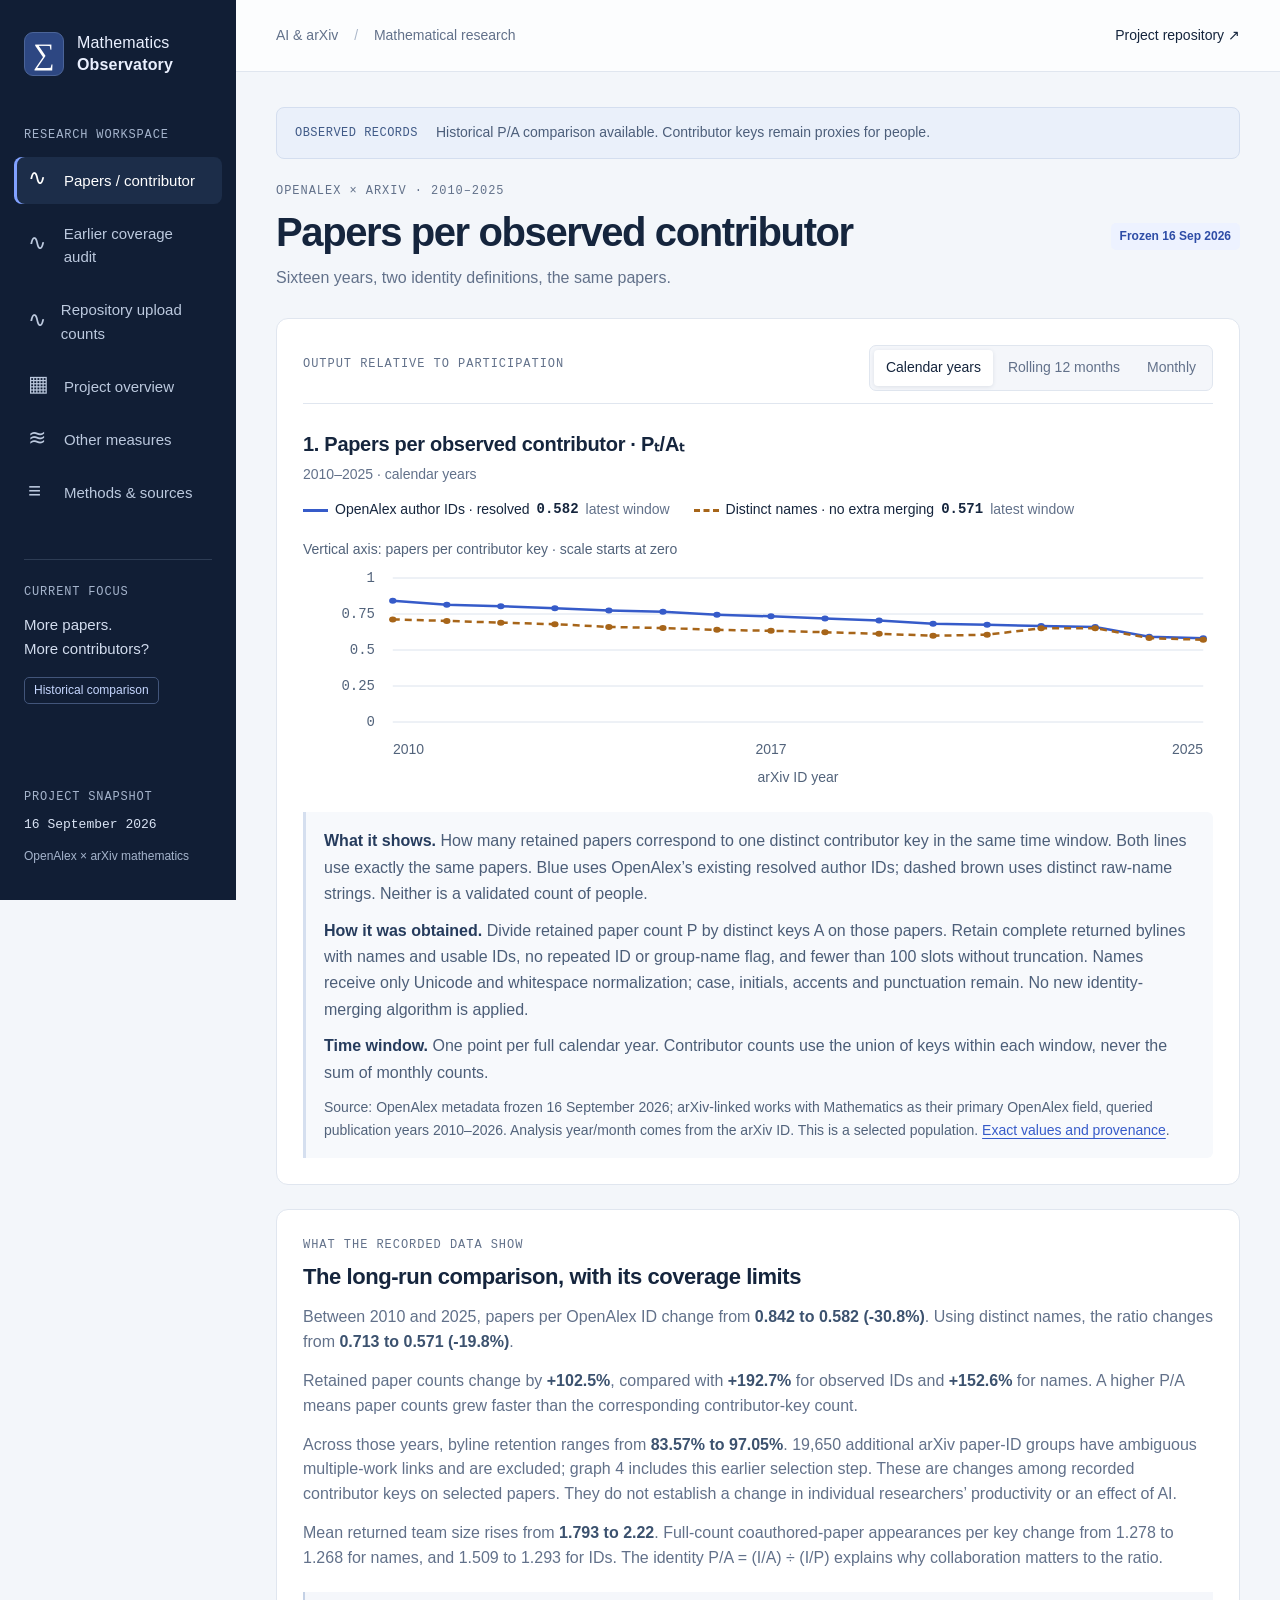
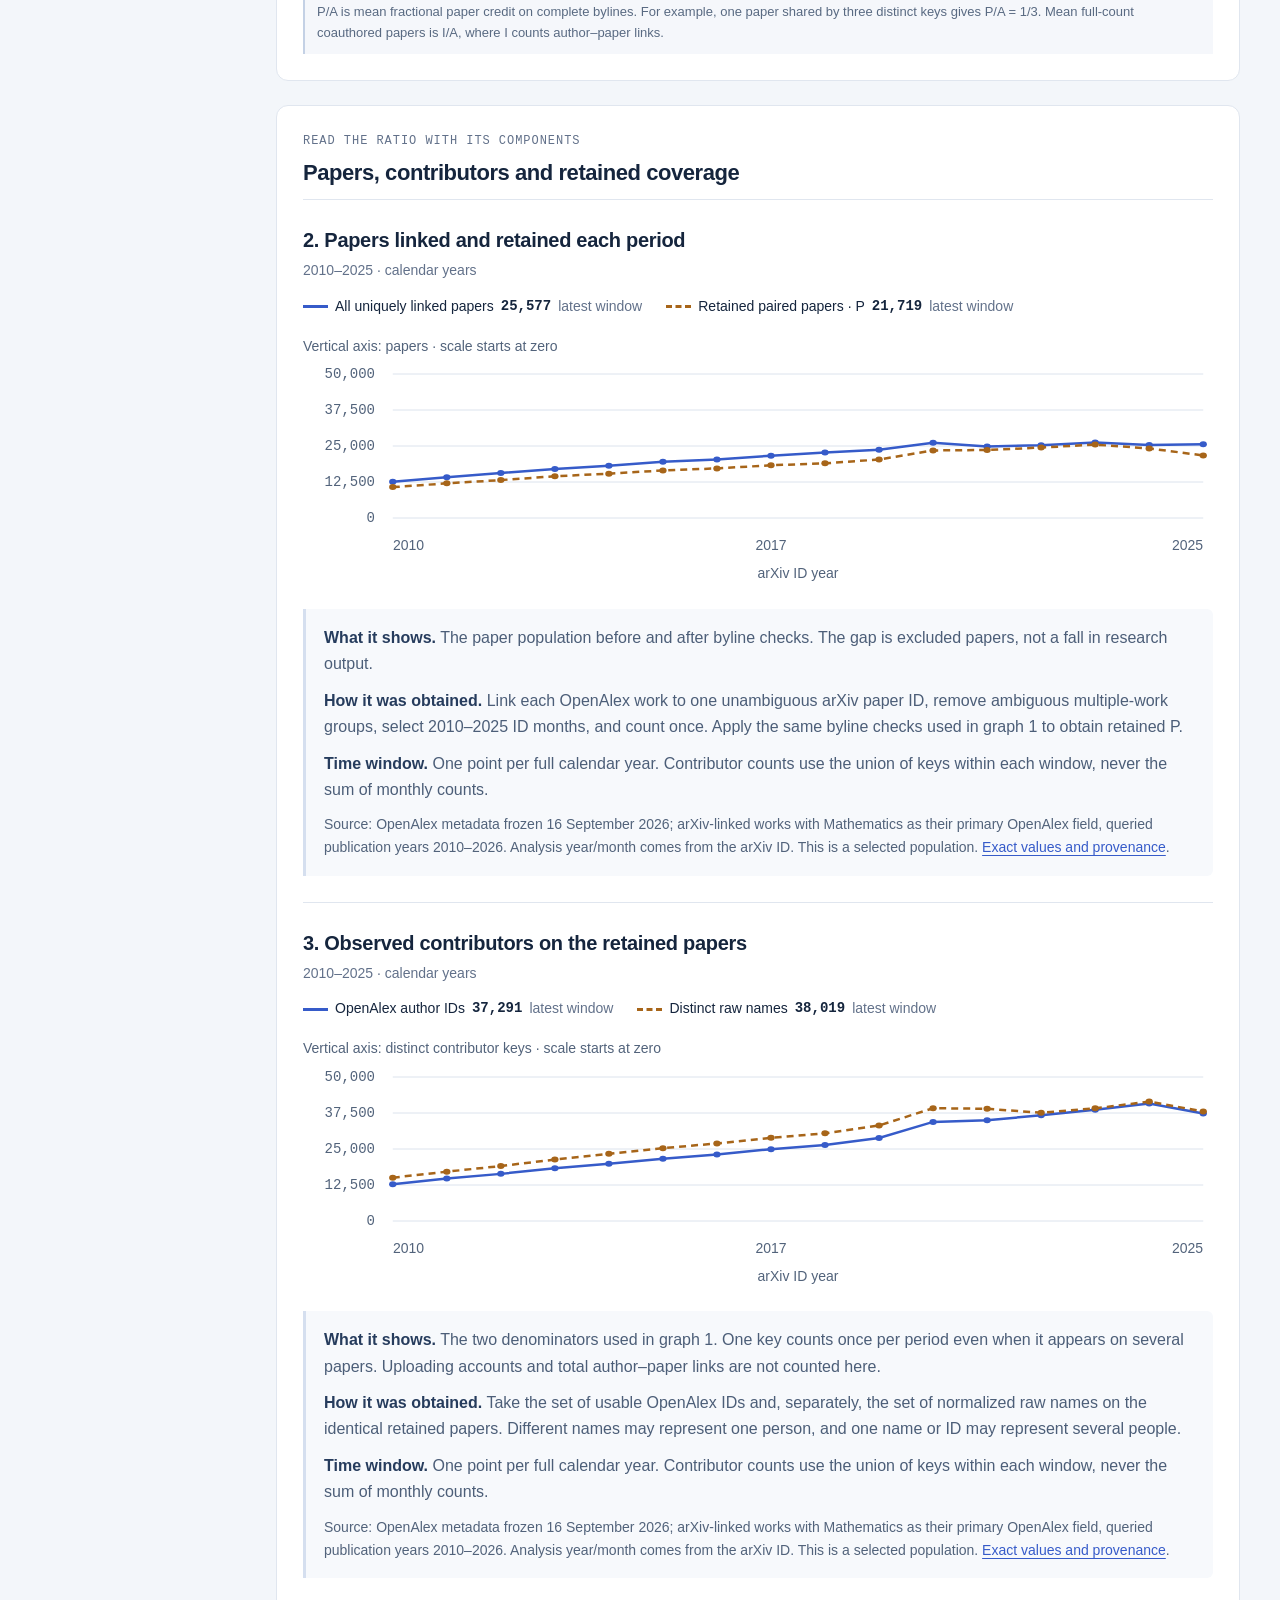
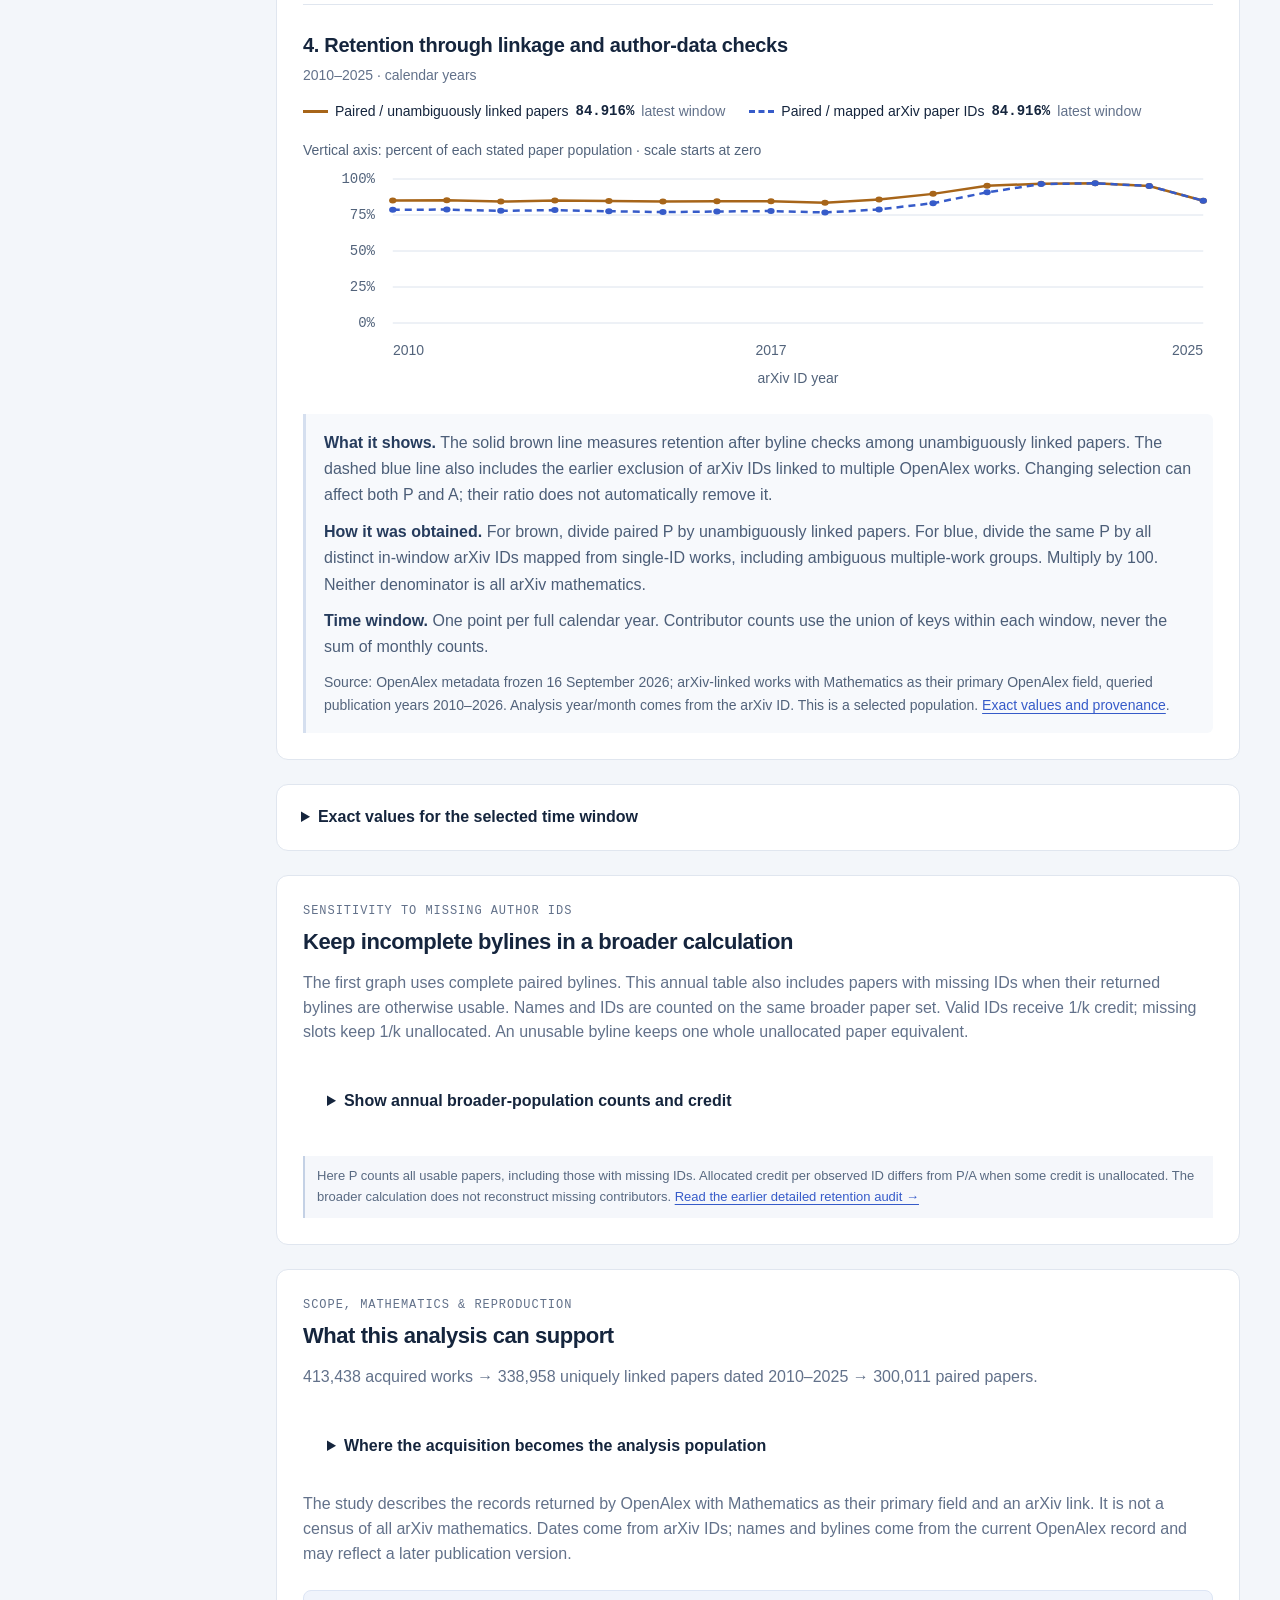
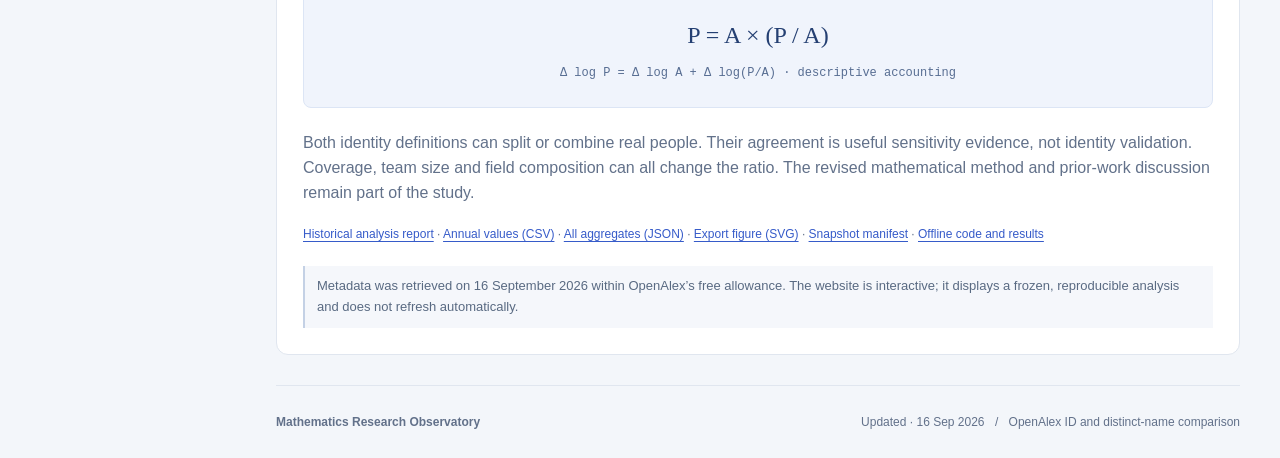
==== commit b693effc: "Add 2010–2025 papers per contributor analysis and first dashboard graph Calculate both identity defi" ====
--- a/dashboard/index.html
+++ b/dashboard/index.html
@@ -4,40 +4,56 @@
   <meta charset="utf-8">
   <meta name="viewport" content="width=device-width, initial-scale=1">
   <meta name="theme-color" content="#111e35">
-  <meta name="description" content="Coverage audit of OpenAlex arXiv-linked mathematics: missing author IDs, retained bylines and unallocated publication credit.">
+  <meta name="description" content="Historical papers per observed contributor, 2010–2025, using distinct names and OpenAlex author IDs on the same arXiv-linked mathematics papers.">
   <title>Mathematics Research Observatory</title>
   <link rel="icon" href="favicon.svg" type="image/svg+xml">
   <link rel="stylesheet" href="styles.css">
   <script src="chart-utils.js" defer></script>
   <script src="paper-trends.js" defer></script>
   <script src="coverage-audit.js" defer></script>
+  <script src="historical-trends.js" defer></script>
   <script src="app.js" defer></script>
 </head>
 <body>
   <a class="skip-link" href="#main">Skip to content</a>
   <aside class="rail">
-    <a class="brand" href="#papers" aria-label="Mathematics Research Observatory home"><span class="brand-symbol" aria-hidden="true">∑</span><span>Mathematics<br><strong>Observatory</strong></span></a>
+    <a class="brand" href="#trends" aria-label="Mathematics Research Observatory home"><span class="brand-symbol" aria-hidden="true">∑</span><span>Mathematics<br><strong>Observatory</strong></span></a>
     <div class="rail-label">RESEARCH WORKSPACE</div>
     <nav aria-label="Main navigation">
-      <a href="#papers" data-view="papers" class="nav-link active" aria-current="page"><span aria-hidden="true">∿</span> Coverage audit</a>
+      <a href="#trends" data-view="trends" class="nav-link active" aria-current="page"><span aria-hidden="true">∿</span> Papers / contributor</a>
+      <a href="#papers" data-view="papers" class="nav-link"><span aria-hidden="true">∿</span> Earlier coverage audit</a>
       <a href="#manifest" data-view="manifest" class="nav-link"><span aria-hidden="true">∿</span> Repository upload counts</a>
       <a href="#overview" data-view="overview" class="nav-link"><span aria-hidden="true">▦</span> Project overview</a>
       <a href="#analysis" data-view="analysis" class="nav-link"><span aria-hidden="true">≋</span> Other measures</a>
       <a href="#methods" data-view="methods" class="nav-link"><span aria-hidden="true">≡</span> Methods & sources</a>
     </nav>
-    <div class="rail-project"><span class="rail-label">CURRENT FOCUS</span><p>More papers.<br>More contributors?</p><span class="rail-pill">Coverage audit</span></div>
-    <div class="rail-bottom"><span class="rail-label">PROJECT SNAPSHOT</span><p>15 September 2026</p><small>OpenAlex × arXiv mathematics</small></div>
+    <div class="rail-project"><span class="rail-label">CURRENT FOCUS</span><p>More papers.<br>More contributors?</p><span class="rail-pill">Historical comparison</span></div>
+    <div class="rail-bottom"><span class="rail-label">PROJECT SNAPSHOT</span><p>16 September 2026</p><small>OpenAlex × arXiv mathematics</small></div>
   </aside>
   <div class="workspace">
     <header class="topbar"><span>AI & arXiv <span class="breadcrumb">/</span> Mathematical research</span><a href="https://github.com/Victorpolm/evolution-of-mathematical-research" target="_blank" rel="noopener noreferrer">Project repository <span aria-hidden="true">↗</span></a></header>
     <main id="main" tabindex="-1">
       <div id="data-error" role="alert" hidden>The pilot data could not be loaded. Refresh this page to try again. The methods and source links remain available.</div>
-      <div class="status-strip"><span class="status-key">RESEARCH STATUS</span><p>Participation and concentration interpretations are on hold. The current output is a <a href="#papers">coverage and identity audit</a>.</p></div>
-      <section id="view-papers" class="view" aria-labelledby="oa-title">
-        <div class="page-heading"><div><p class="eyebrow">OPENALEX × ARXIV</p><h1 id="oa-title">Coverage audit</h1><p class="subtitle">Diagnose missing author IDs before interpreting changes in participation.</p></div><span class="badge blue">Population trends on hold</span></div>
+      <div class="status-strip"><span class="status-key">OBSERVED RECORDS</span><p>Historical P/A comparison available. Contributor keys remain proxies for people.</p></div>
+            <section id="view-trends" class="view" aria-labelledby="historical-title">
+        <div class="page-heading"><div><p class="eyebrow">OPENALEX × ARXIV · 2010–2025</p><h1 id="historical-title">Papers per observed contributor</h1><p class="subtitle">Sixteen years, two identity definitions, the same papers.</p></div><span class="badge blue">Frozen 16 Sep 2026</span></div>
+        <p id="historical-error" role="alert" hidden>The historical data could not be loaded. Refresh or download the report below.</p>
+        <article class="panel spark-panel">
+          <div class="panel-heading"><p class="eyebrow">OUTPUT RELATIVE TO PARTICIPATION</p><div class="segmented" role="group" aria-label="Historical time window"><button type="button" data-history-period="annual" aria-pressed="true">Calendar years</button><button type="button" data-history-period="rolling12" aria-pressed="false">Rolling 12 months</button><button type="button" data-history-period="monthly" aria-pressed="false">Monthly</button></div></div>
+          <div id="historical-primary" aria-live="polite"><p class="spark-note">Loading the historical papers / contributors comparison…</p></div>
+        </article>
+        <article class="panel" id="historical-findings"></article>
+        <article class="panel spark-panel"><div class="panel-heading"><div><p class="eyebrow">READ THE RATIO WITH ITS COMPONENTS</p><h2>Papers, contributors and retained coverage</h2></div></div><div id="historical-support" aria-live="polite"></div></article>
+        <details class="panel data-details"><summary>Exact values for the selected time window</summary><div class="table-scroll"><table><thead><tr><th scope="col">Period</th><th scope="col">Linked papers</th><th scope="col">Retained P</th><th scope="col">Retention</th><th scope="col">Names</th><th scope="col">IDs</th><th scope="col">P / names</th><th scope="col">P / IDs</th></tr></thead><tbody id="historical-values"></tbody></table></div></details>
+        <article class="panel"><p class="eyebrow">SENSITIVITY TO MISSING AUTHOR IDS</p><h2>Keep incomplete bylines in a broader calculation</h2><p class="body-copy">The first graph uses complete paired bylines. This annual table also includes papers with missing IDs when their returned bylines are otherwise usable. Names and IDs are counted on the same broader paper set. Valid IDs receive 1/k credit; missing slots keep 1/k unallocated. An unusable byline keeps one whole unallocated paper equivalent.</p><details class="data-details"><summary>Show annual broader-population counts and credit</summary><div class="table-scroll"><table><thead><tr><th scope="col">Year</th><th scope="col">Usable papers</th><th scope="col">Names</th><th scope="col">Observed IDs</th><th scope="col">P / names</th><th scope="col">P / observed IDs</th><th scope="col">Allocated credit</th><th scope="col">Missing-ID credit</th><th scope="col">Unusable credit</th><th scope="col">Allocated / ID</th></tr></thead><tbody id="historical-partial"></tbody></table></div></details><p class="chart-note">Here P counts all usable papers, including those with missing IDs. Allocated credit per observed ID differs from P/A when some credit is unallocated. The broader calculation does not reconstruct missing contributors. <a href="#papers">Read the earlier detailed retention audit →</a></p></article>
+        <article class="panel"><p class="eyebrow">SCOPE, MATHEMATICS & REPRODUCTION</p><h2>What this analysis can support</h2><p class="body-copy" id="historical-source-count"></p><details class="data-details"><summary>Where the acquisition becomes the analysis population</summary><div class="table-scroll"><table><thead><tr><th scope="col">Stage</th><th scope="col">Works / papers</th></tr></thead><tbody id="historical-flow"></tbody></table></div><p class="chart-note">The upload-date filter is distinct from failed linkage and from incomplete bylines. The full dataset separates the date-filtered works by arXiv ID year.</p></details><p class="body-copy">The study describes the records returned by OpenAlex with Mathematics as their primary field and an arXiv link. It is not a census of all arXiv mathematics. Dates come from arXiv IDs; names and bylines come from the current OpenAlex record and may reflect a later publication version.</p><div class="formula-box">P = A × (P / A)<small>Δ log P = Δ log A + Δ log(P/A) · descriptive accounting</small></div><p class="body-copy">Both identity definitions can split or combine real people. Their agreement is useful sensitivity evidence, not identity validation. Coverage, team size and field composition can all change the ratio. The revised mathematical method and prior-work discussion remain part of the study.</p><p class="source-line"><a href="HISTORICAL_PARTICIPATION.md" download>Historical analysis report</a> · <a href="historical_annual.csv" download>Annual values (CSV)</a> · <a href="historical_participation.json" download>All aggregates (JSON)</a> · <a href="historical_participation.svg" download>Export figure (SVG)</a> · <a href="historical_acquisition_manifest.json" download>Snapshot manifest</a> · <a href="https://github.com/Victorpolm/evolution-of-mathematical-research/pull/2" target="_blank" rel="noopener noreferrer">Offline code and results</a></p><p class="chart-note">Metadata was retrieved on 16 September 2026 within OpenAlex’s free allowance. The website is interactive; it displays a frozen, reproducible analysis and does not refresh automatically.</p></article>
+      </section>
+
+      <section id="view-papers" class="view" hidden aria-labelledby="oa-title">
+        <div class="page-heading"><div><p class="eyebrow">OPENALEX × ARXIV</p><h1 id="oa-title">Earlier coverage audit · 2024–2025</h1><p class="subtitle">Diagnose missing author IDs before interpreting changes in participation.</p></div><span class="badge blue">Population trends on hold</span></div>
         <div class="finding-strip"><span class="finding-number" id="audit-gap">−10.24 pp</span><div><strong>Retained coverage fell from 95.11% to 84.87%</strong><p id="audit-finding">Entire bylines with missing IDs account for most of the gap. The cause remains unresolved.</p></div></div>
-        <p class="body-copy">The earlier participation and concentration charts have been withdrawn from this view. Their values remain in the archived reports for inspection. The evidence currently supports a coverage audit.</p>
-        <aside class="history-note" aria-labelledby="history-heading"><h2 id="history-heading">Why does this pilot cover only 2024–2025?</h2><p>These are the only full calendar years in the repository’s August 2023–July 2026 paper-ID window. The OpenAlex comparison was then collected for those two upload years as a bounded pilot. <strong>2024 is not a scientific starting point for the historical study.</strong></p><p>The proposed extension collects metadata from <strong>2010 onward</strong>, with main comparisons from <strong>2015</strong> after a five-year lookback. Earlier records exist, but their author metadata has not yet been collected and audited here.</p><details class="history-details"><summary>What is available, and what would extending the study require?</summary><p>An OpenAlex count query on 15 September 2026 found <strong>330,421 candidate works with publication years 2010–2023</strong> under the same Mathematics and arXiv-indexing filters. This confirms historical availability; it does not establish their arXiv upload dates, author completeness, or unique contributor counts.</p><p>Retrieving those years separately needs at least 3,311 pages of 100 works. The anonymous allowance had 999 requests remaining at that check. Completing the extension requires a staged collection within the free allowance, a free OpenAlex key with a larger allowance, or an existing metadata export from the project.</p><p>We then reconstruct upload months from arXiv IDs, audit coverage year by year, and compute both distinct-name and OpenAlex-ID series on the same papers. The analysis can extend to the latest year that passes those checks. Five years of lookback helps distinguish observed newcomers from returning authors; it does not establish true career starts. <a href="HISTORICAL_EXTENSION.md" download>Historical extension note</a> · <a href="historical_preflight.json" download>Availability query and counts</a>.</p></details></aside>
+        <p class="body-copy">This audit preserves the separate 15 September snapshot and diagnoses its retention problem. The new <a href="#trends">2010–2025 comparison</a> uses a fresh historical snapshot and presents P/A as a descriptive measure of recorded keys.</p>
+        <aside class="history-note" aria-labelledby="history-heading"><h2 id="history-heading">The historical extension is now available</h2><p>The bounded pilot below covered 2024–2025. The new <a href="#trends">papers-per-contributor analysis</a> covers arXiv ID years 2010–2025, with annual, monthly and rolling 12-month views and a fresh coverage series. Annual active-key counts do not need a five-year lookback; future entry analyses do.</p><p>These archived graphs retain their original 15 September source and values. They should not be spliced into the new snapshot.</p></aside>
         <p id="audit-error" role="alert" hidden>The audit could not be loaded. Refresh this page or download the report below.</p>
         <article class="panel spark-panel"><div class="panel-heading"><div><p class="eyebrow">OBSERVED METADATA</p><h2>Where the paper population changes</h2></div><div class="segmented" role="group" aria-label="Audit time window"><button type="button" data-audit-period="monthly" aria-pressed="true">Monthly</button><button type="button" data-audit-period="rolling12" aria-pressed="false">Rolling 12 months</button><button type="button" data-audit-period="annual" aria-pressed="false">Calendar years</button></div></div><p id="audit-window-note" class="spark-note">Each point represents one calendar month, assigned from the arXiv ID.</p><div id="audit-sparks" aria-live="polite"></div><p class="source-line">arXiv ID month is an upload-month proxy. OpenAlex Mathematics and the publication-year query limits define a selected population. Missing-ID states take precedence when other exclusion flags overlap.</p></article>
         <div class="comparison-grid"><article class="panel"><p class="eyebrow">THE RETENTION GAP</p><h2>Missing IDs affect whole papers</h2><div class="table-scroll"><table><thead><tr><th scope="col">Linked-paper state</th><th scope="col">2024</th><th scope="col">2025</th></tr></thead><tbody id="audit-coverage"></tbody></table></div><p class="body-copy">November–December contain 1,577 of the 2,090 entirely unidentified 2025 bylines.</p><p class="chart-note">Each linked paper enters exactly one state. The missing IDs in this snapshot are null or absent, rather than known placeholder profiles.</p></article><article class="panel"><p class="eyebrow">COMPARABILITY CHECK</p><h2>The gap remains within team sizes and subfields</h2><p class="body-copy" id="audit-standardized">Comparing retention using a common distribution of team sizes and subfields…</p><p class="chart-note">This standardizes paper retention on cells observed in both years. It does not correct author counts or identify why IDs are missing. Equal overall retention would not ensure the same selection process.</p></article></div>
@@ -47,7 +63,7 @@
         <article class="panel definition-panel"><div><p class="eyebrow">THE MATHEMATICS REMAINS</p><h2>Separate accounting from explanation</h2><p class="body-copy">For linked papers L, retention c and paired papers R, R = Lc. The linked-paper increase and retention decline reconcile the retained-paper decrease exactly. This accounting does not explain changes in distinct authors.</p><p class="body-copy">On a fully allocated paired population, P = A × (I/A) / (I/P) and P/A equals mean fractional credit. With incomplete IDs, the unallocated term must remain explicit.</p></div><div class="equation-detail"><div class="formula-box">Δ log R = Δ log L + Δ log c<small>−0.094725 = +0.019192 − 0.113917</small></div><p>Natural-log changes, 2024 to 2025. These are descriptive identities, not causal effects.</p></div></article>
         <article class="panel oa-panel"><p class="eyebrow">WHAT WOULD RESOLVE THIS?</p><h2>Follow missing bylines through time</h2><p class="body-copy">Indexing lag is plausible, but this snapshot cannot establish it. We have update dates, not first-indexing dates or historical byline states. Repeated or archived metadata for the same papers is needed to see when IDs were added, replaced or lost.</p><p class="body-copy">The next steps are exact frame reconciliation using the existing metadata export, a stratified identity audit, and a historical extension with declared follow-up and coverage rules. Career-entry, concentration and AI interpretations remain pending.</p></article>
         <details class="panel data-details"><summary>Exact graph values</summary><div class="table-scroll"><table><thead><tr><th scope="col">Period / window end</th><th scope="col">Linked</th><th scope="col">Retained</th><th scope="col">Retained share</th><th scope="col">Entire byline lacks IDs</th><th scope="col">Some IDs missing</th></tr></thead><tbody id="audit-values"></tbody></table></div></details>
-        <article class="panel oa-panel"><p class="eyebrow">METHOD AND REPRODUCTION</p><h2>Read the audit and inspect the data</h2><p class="body-copy"><a href="RETENTION_AUDIT.md" download>Retention audit and reply</a> · <a href="retention_audit.json" download>All audit aggregates</a> · <a href="retention_audit.svg" download>Export figure (SVG)</a> · <a href="REVISED_METHOD.md" download>Revised method</a> · <a href="../ArxivObservatory/analysis/OPENALEX_INTERIM.md">Reproduction instructions</a></p><p class="body-copy">The mathematical and prior-work foundation is retained: <a href="https://ems.press/content/serial-article-files/29073" target="_blank" rel="noopener noreferrer">Hulek & Teschke (2023)</a> on documents, authors and collaboration, and <a href="https://www.math.buffalo.edu/mad/stats/2005.research.patterns.pdf" target="_blank" rel="noopener noreferrer">Grossman (2005)</a> on long observation windows. The full method discusses their identification and counting choices.</p><p class="chart-note">Frozen snapshot: 15 September 2026. The page does not automatically refresh. The offline audit, aggregates and dashboard source are in draft PR #2; the revised protocol and historical extension are in draft PR #3.</p><details><summary>Archived comparison and first review response</summary><p class="body-copy"><a href="OPENALEX_COMPARISON.md" download>Earlier comparison</a> · <a href="openalex_comparison.json" download>Earlier aggregate dataset</a> · <a href="REVIEW_RESPONSE.md" download>First review response</a>. These preserve the audit trail; population trend interpretations are on hold.</p></details></article>
+        <article class="panel oa-panel"><p class="eyebrow">METHOD AND REPRODUCTION</p><h2>Read the audit and inspect the data</h2><p class="body-copy"><a href="RETENTION_AUDIT.md" download>Retention audit and reply</a> · <a href="retention_audit.json" download>All audit aggregates</a> · <a href="retention_audit.svg" download>Export figure</a> · <a href="REVISED_METHOD.md" download>Revised method</a> · <a href="../ArxivObservatory/analysis/OPENALEX_INTERIM.md">Reproduction instructions</a></p><p class="body-copy">The mathematical and prior-work foundation is retained: <a href="https://ems.press/content/serial-article-files/29073" target="_blank" rel="noopener noreferrer">Hulek & Teschke (2023)</a> on documents, authors and collaboration, and <a href="https://www.math.buffalo.edu/mad/stats/2005.research.patterns.pdf" target="_blank" rel="noopener noreferrer">Grossman (2005)</a> on long observation windows. The full method discusses their identification and counting choices.</p><p class="chart-note">Frozen snapshot: 15 September 2026. The page does not automatically refresh. The offline audit, reports and dashboard source are in <a href="https://github.com/Victorpolm/evolution-of-mathematical-research/pull/2" target="_blank" rel="noopener noreferrer">draft PR #2</a>; the revised method and historical extension are in <a href="https://github.com/Victorpolm/evolution-of-mathematical-research/pull/3" target="_blank" rel="noopener noreferrer">draft PR #3</a>.</p><details><summary>Archived comparison and first review response</summary><p class="body-copy"><a href="OPENALEX_COMPARISON.md" download>Earlier comparison</a> · <a href="openalex_comparison.json" download>Earlier aggregate dataset</a> · <a href="REVIEW_RESPONSE.md" download>First review response</a>. These preserve the audit trail; population trend interpretations are on hold.</p></details></article>
       </section>
 
       <section id="view-manifest" class="view" hidden aria-labelledby="papers-title">
@@ -70,7 +86,7 @@
       </section>
       <section id="view-overview" class="view" hidden aria-labelledby="overview-title">
         <div class="page-heading"><div><p class="eyebrow">EVOLUTION OF MATHEMATICAL RESEARCH</p><h1 id="overview-title">Growth & participation</h1><p class="subtitle">Is mathematical output becoming more broadly distributed?</p></div><span class="badge amber">Technical pilot · 2023–2025</span></div>
-        <div class="status-strip"><span class="status-key">WHERE WE ARE</span><p><a href="#papers">OpenAlex name/ID comparison available for 2024–2025.</a> <strong>Longer historical findings still pending.</strong></p><a href="#analysis">Explore analysis <span aria-hidden="true">→</span></a></div>
+        <div class="status-strip"><span class="status-key">WHERE WE ARE</span><p><a href="#trends">Historical papers-per-contributor comparison available for 2010–2025.</a> Person-level validation remains pending.</p><a href="#analysis">Explore analysis <span aria-hidden="true">→</span></a></div>
         <div class="metric-grid" aria-label="Reported pilot acquisition counts">
           <article class="metric-card"><span class="metric-label">Candidate works</span><strong class="metric-value" data-count="candidateWorks">77,949</strong><span class="metric-note">Queried in the bounded pilot</span></article>
           <article class="metric-card"><span class="metric-label">Retained works</span><strong class="metric-value" data-count="retainedWorks">69,166</strong><span class="metric-note">Usable arXiv-ID-dated works</span></article>
@@ -84,7 +100,7 @@
             <div id="pilot-detail" aria-live="polite"></div>
             <p class="source-line">Counts reported in the <a data-source="plan" href="https://github.com/Victorpolm/evolution-of-mathematical-research/blob/main/ArxivObservatory/analysis/STATISTICAL_RESEARCH_PLAN.md" target="_blank" rel="noopener noreferrer">statistical research plan ↗</a>. Percentages calculated here.</p>
           </article>
-          <article class="panel next-panel"><p class="eyebrow">NEXT SCIENTIFIC MILESTONE</p><h2>A credible historical baseline</h2><p>The next useful result is a coverage-audited historical dataset, followed by the first growth and concentration figures.</p><ol class="steps"><li><span>01</span><div><strong>Validate the population</strong><p>Compare OpenAlex matches with the exact arXiv mathematics frame.</p></div></li><li><span>02</span><div><strong>Extend the observation window</strong><p>Proposed: 2010–2025 acquisition, with analysis from 2015.</p></div></li><li><span>03</span><div><strong>Estimate and stress-test</strong><p>Check identity coverage, counting choices, and subfield composition.</p></div></li></ol><a class="text-action" href="#methods">Review the measurement choices →</a></article>
+          <article class="panel next-panel"><p class="eyebrow">NEXT SCIENTIFIC MILESTONE</p><h2>A credible historical baseline</h2><p>The historical P/A dataset is available. The next milestone is validating how well observed contributor keys represent people.</p><ol class="steps"><li><span>01</span><div><strong>Validate the population</strong><p>Compare OpenAlex matches with the exact arXiv mathematics frame.</p></div></li><li><span>02</span><div><strong>Extend the observation window</strong><p>Completed: 2010–2025 P/A series, with retention shown year by year.</p></div></li><li><span>03</span><div><strong>Estimate and stress-test</strong><p>Check identity coverage, counting choices, and subfield composition.</p></div></li></ol><a class="text-action" href="#methods">Review the measurement choices →</a></article>
         </div>
         <div class="section-heading"><h2>Analysis readiness</h2><span class="small-label">Code availability is separate from empirical validation</span></div>
         <div class="readiness-grid">
@@ -95,7 +111,7 @@
         </div>
       </section>
       <section id="view-analysis" class="view" hidden aria-labelledby="analysis-title">
-        <div class="page-heading"><div><p class="eyebrow">DESCRIPTIVE ANALYSIS</p><h1 id="analysis-title">Measures & results</h1><p class="subtitle">Inspect the estimands, implementation, and remaining evidence.</p></div><span class="badge amber">Historical run pending</span></div>
+        <div class="page-heading"><div><p class="eyebrow">DESCRIPTIVE ANALYSIS</p><h1 id="analysis-title">Measures & results</h1><p class="subtitle">Inspect the estimands, implementation, and remaining evidence.</p></div><span class="badge amber">P/A history available</span></div>
         <div class="analysis-layout">
           <div class="analysis-picker" role="group" aria-label="Analysis module"><button type="button" data-module="growth" aria-pressed="true"><span>01</span> Growth decomposition</button><button type="button" data-module="concentration" aria-pressed="false"><span>02</span> Output concentration</button><button type="button" data-module="entry" aria-pressed="false"><span>03</span> Entry & observed age</button><button type="button" data-module="collaboration" aria-pressed="false"><span>04</span> Collaboration</button></div>
           <div id="analysis-detail" aria-live="polite"></div>
@@ -103,19 +119,19 @@
         <article class="panel interpretation"><h2>What the first study can establish</h2><p>Historical trends in participation and output concentration within a validated population. A post-2022 change would remain descriptive: field composition, indexing, cohort turnover, and pre-existing trends can also generate it. Author-disclosed AI assistance is a separate measurement problem.</p><a href="#methods">Read the scope and limitations →</a></article>
       </section>
       <section id="view-methods" class="view" hidden aria-labelledby="methods-title">
-        <div class="page-heading"><div><p class="eyebrow">MEASUREMENT & PROVENANCE</p><h1 id="methods-title">Methods & sources</h1><p class="subtitle">Working specifications, open choices, and the evidence behind this dashboard.</p></div><span class="badge gray">Updated 15 Sep 2026</span></div>
-        <article class="panel"><h2>Current interim analysis</h2><p class="body-copy">The <a href="#papers">2024–2025 coverage audit</a> examines missing author IDs before interpreting the archived names-versus-IDs comparison. Its Mathematics classification, publication-year query boundary, upload-month proxy, and coverage exclusions are explicit. The proposed historical extension collects from 2010, with main comparisons from 2015 subject to coverage checks.</p><p class="source-line"><a href="RETENTION_AUDIT.md" download>Current audit report</a> · <a href="HISTORICAL_EXTENSION.md" download>Historical extension</a> · <a href="https://github.com/Victorpolm/evolution-of-mathematical-research/pull/3" target="_blank" rel="noopener noreferrer">Revised mathematical method and prior work</a></p></article><article class="panel methods-panel"><div class="panel-heading"><h2>The study frame</h2><span class="small-label">Proposals are labeled explicitly</span></div><div class="table-scroll"><table><thead><tr><th scope="col">Dimension</th><th scope="col">Current specification</th><th scope="col">Interpretation / open issue</th></tr></thead><tbody>
+        <div class="page-heading"><div><p class="eyebrow">MEASUREMENT & PROVENANCE</p><h1 id="methods-title">Methods & sources</h1><p class="subtitle">Working specifications, open choices, and the evidence behind this dashboard.</p></div><span class="badge gray">Updated 16 Sep 2026</span></div>
+        <article class="panel"><h2>Current historical analysis</h2><p class="body-copy">The <a href="#trends">2010–2025 historical analysis</a> compares papers per contributor using distinct names and existing OpenAlex author IDs on identical retained papers. It includes annual coverage and partial-byline sensitivity calculations. The <a href="#papers">earlier coverage audit</a> remains available with its original snapshot. The query frame and missing identities still limit interpretation about people.</p><p class="source-line"><a href="RETENTION_AUDIT.md" download>Current audit report</a> · <a href="HISTORICAL_EXTENSION.md" download>Historical extension</a> · <a href="https://github.com/Victorpolm/evolution-of-mathematical-research/pull/3" target="_blank" rel="noopener noreferrer">Revised mathematical method and prior work</a></p></article><article class="panel methods-panel"><div class="panel-heading"><h2>The study frame</h2><span class="small-label">Proposals are labeled explicitly</span></div><div class="table-scroll"><table><thead><tr><th scope="col">Dimension</th><th scope="col">Current specification</th><th scope="col">Interpretation / open issue</th></tr></thead><tbody>
           <tr><th scope="row">Paper sparkline</th><td>Repository mathematics ID manifest, Aug 2023–Jul 2026</td><td>The list alone cannot distinguish primary math from cross-listed papers or verify completeness against arXiv. Unique contributors are unavailable.</td></tr>
           <tr><th scope="row">Separate pilot</th><td>OpenAlex-linked arXiv mathematics</td><td>This is a different frame from the paper sparkline. Never divide manifest paper counts by pilot author-link counts.</td></tr>
-          <tr><th scope="row">Time window</th><td>Current audit: 2024–2025<br>Separate older pilot: 2023–2025<br>Proposed metadata: 2010 onward<br>Proposed main analysis: 2015–latest validated full year</td><td>The short audit is a pilot, not the intended historical window. Lookback supports entry and returner checks; annual paper and active-author counts can also be shown for earlier years if coverage is adequate. Incomplete 2026 remains provisional.</td></tr>
+          <tr><th scope="row">Time window</th><td>Historical P/A: 2010–2025<br>Acquired publication years: 2010–2026<br>Earlier audit: 2024–2025<br>Separate older pilot: 2023–2025</td><td>Annual, monthly and rolling 12-month active-key counts are available from 2010. A five-year lookback concerns future entry/returner studies. 2026 uploads are excluded as an incomplete calendar year.</td></tr>
           <tr><th scope="row">Publication time</th><td>arXiv identifier or submission record</td><td>OpenAlex publication dates may describe the journal version rather than the arXiv submission.</td></tr>
           <tr><th scope="row">Author identity</th><td>OpenAlex IDs and distinct raw names, on identical eligible papers</td><td>Both are proxies for people. Audit missing IDs, merged/split profiles, and truncated authorships.</td></tr>
           <tr><th scope="row">Counting</th><td>Fractional primary; full-count sensitivity</td><td>For complete authorships, each author receives 1/k of a k-author paper. Headline estimates require completeness checks.</td></tr>
-          <tr><th scope="row">Active population</th><td>Annual activity implemented</td><td>Final choice remains open. Compare annual, 3-year, and 5-year definitions.</td></tr>
+          <tr><th scope="row">Active population</th><td>Annual activity implemented</td><td>Annual, monthly and rolling 12-month windows implemented. Longer activity windows remain a separate sensitivity analysis.</td></tr>
           <tr><th scope="row">Career proxy</th><td>Years since first observed arXiv-math work</td><td>Observed participation age, not true academic age. Lookback does not eliminate left censoring.</td></tr>
           <tr><th scope="row">Field composition</th><td>Subfield estimates implemented</td><td>Fixed-composition standardization remains planned. A weighted average of subfield Ginis is not a pooled standardized Gini.</td></tr>
         </tbody></table></div></article>
-        <div class="methods-grid"><article class="panel"><p class="eyebrow">INFERENCE BOUNDARY</p><h2>What remains unknown</h2><ul class="plain-list"><li>How far the observed name/ID comparison generalizes beyond its retained OpenAlex subset.</li><li>Whether concentration has risen or fallen over a credible historical window.</li><li>Whether observed new-author entry represents durable participation.</li><li>Whether any later change can be attributed to AI.</li></ul><p class="note">Missingness and population definition are central uncertainties. Conventional sampling p-values cannot resolve them.</p></article><article class="panel"><p class="eyebrow">REPOSITORY STATE</p><h2>Implementation checkpoint</h2><p>The ArxivObservatory snapshot and democratization module were merged on 4 September 2026. The import PR records 170 passing tests at that time.</p><p>The paper sparkline was computed on 6 September from the pinned ID manifest. The old pilot CSV remains unavailable. The OpenAlex comparison is archived; the current Coverage audit explains the retention problem and unallocated credit. The dashboard does not automatically refresh from GitHub or OpenAlex.</p><p class="note">The existing nested decision log belongs to the upstream AI-disclosure project. A root decision log for the broader study is still absent.</p></article></div>
+        <div class="methods-grid"><article class="panel"><p class="eyebrow">INFERENCE BOUNDARY</p><h2>What remains unknown</h2><ul class="plain-list"><li>How far the observed name/ID comparison generalizes beyond its retained OpenAlex subset.</li><li>Whether concentration has risen or fallen over a credible historical window.</li><li>Whether observed new-author entry represents durable participation.</li><li>Whether any later change can be attributed to AI.</li></ul><p class="note">Missingness and population definition are central uncertainties. Conventional sampling p-values cannot resolve them.</p></article><article class="panel"><p class="eyebrow">REPOSITORY STATE</p><h2>Implementation checkpoint</h2><p>The ArxivObservatory snapshot and democratization module were merged on 4 September 2026. The import PR records 170 passing tests at that time.</p><p>The paper sparkline was computed on 6 September from the pinned ID manifest. The old pilot CSV remains unavailable. The historical P/A comparison is available; the earlier Coverage audit explains the retention problem and unallocated credit. The dashboard does not automatically refresh from GitHub or OpenAlex.</p><p class="note">The existing nested decision log belongs to the upstream AI-disclosure project. A root decision log for the broader study is still absent.</p></article></div>
         <div class="section-heading"><h2>Source documents</h2><span class="small-label">Pinned to the reviewed repository revision · GitHub access may be required</span></div>
         <div id="source-list" class="source-list"></div>
       </section>
--- a/dashboard/styles.css
+++ b/dashboard/styles.css
@@ -45,3 +45,4 @@
 .history-details summary{cursor:pointer;font-weight:600;color:#263c5d}
 .history-details p{margin-top:10px}
 @media(max-width:720px){.explained-chart{padding:22px 0}.chart-heading h3{font-size:19px}.chart-legend{gap:9px 16px}.chart-legend>span{gap:6px}.chart-plot{grid-template-columns:61px minmax(0,1fr);gap:5px}.chart-explanation{padding:14px 13px}.chart-x-ticks>span:not(:first-child):not(:last-child){display:none}.history-note{padding:15px}.chart-unit{line-height:1.6}}
+#view-trends > .panel + .panel{margin-top:24px}
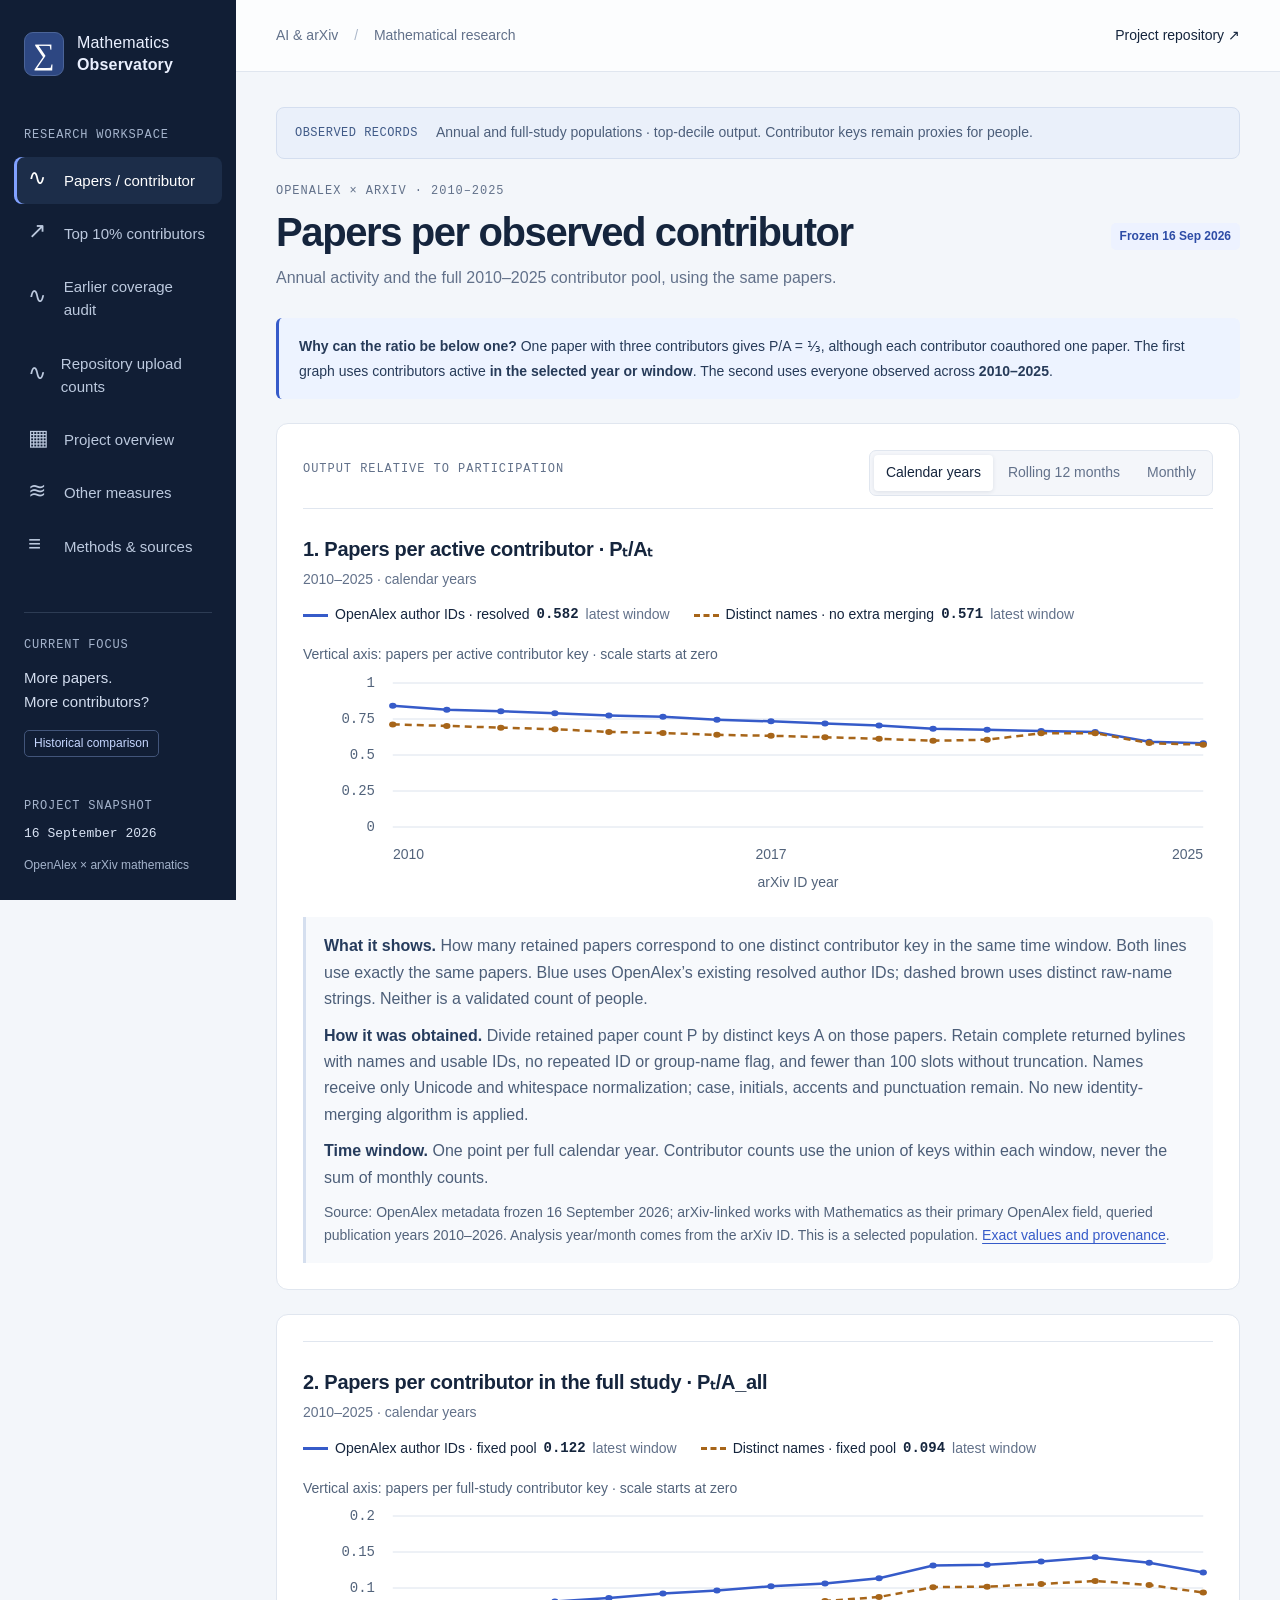
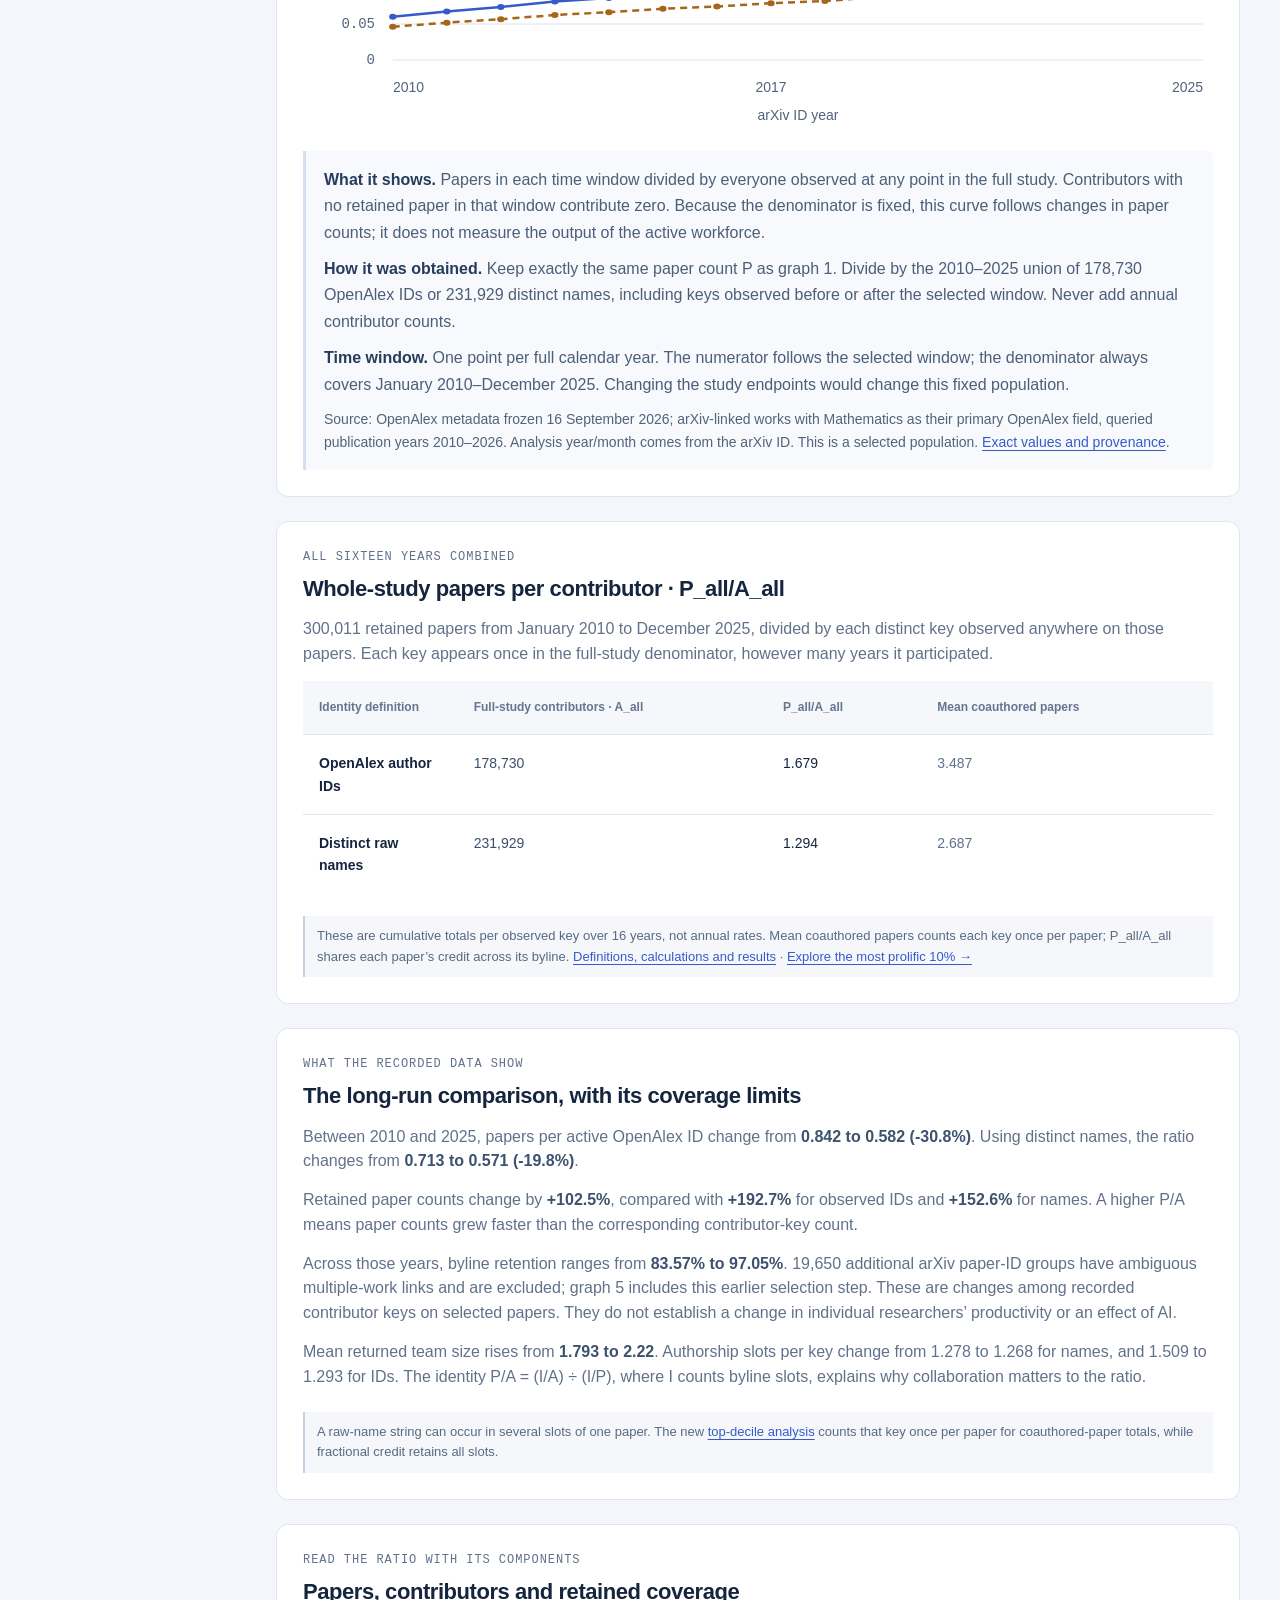
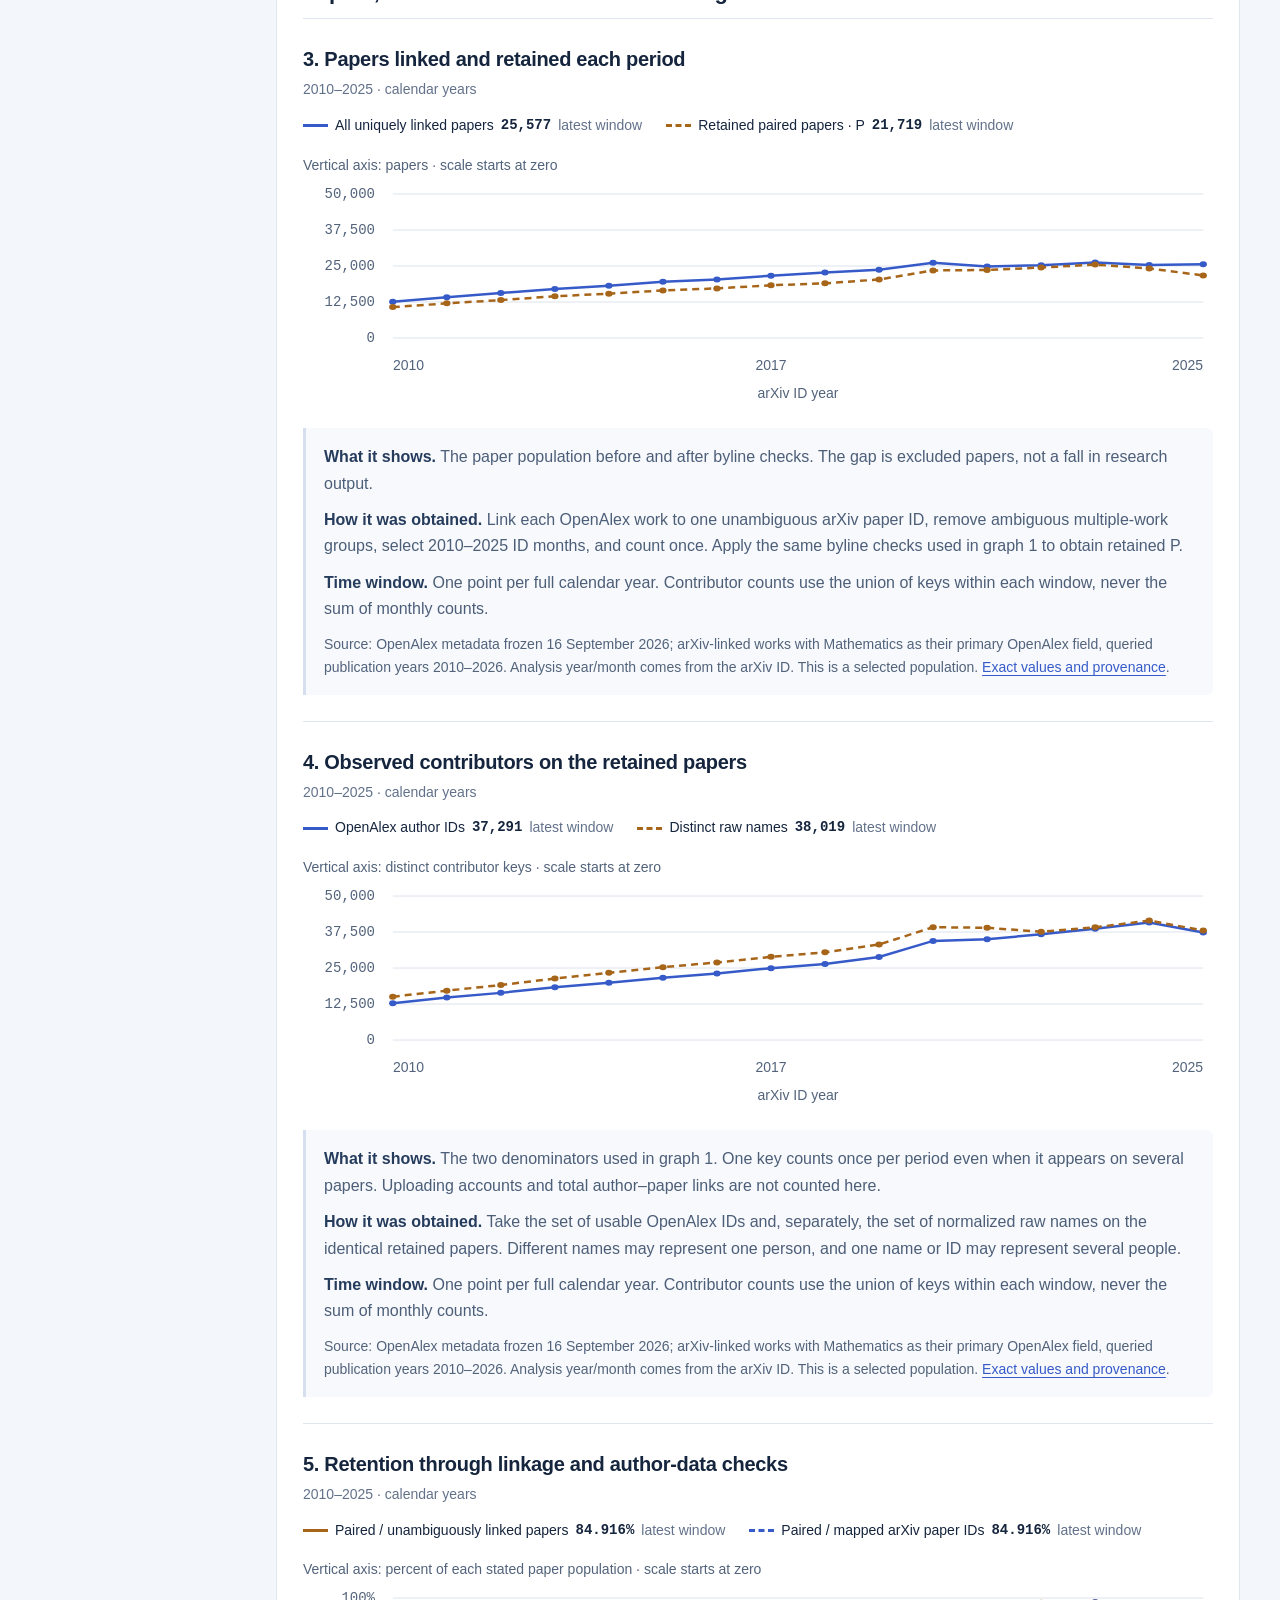
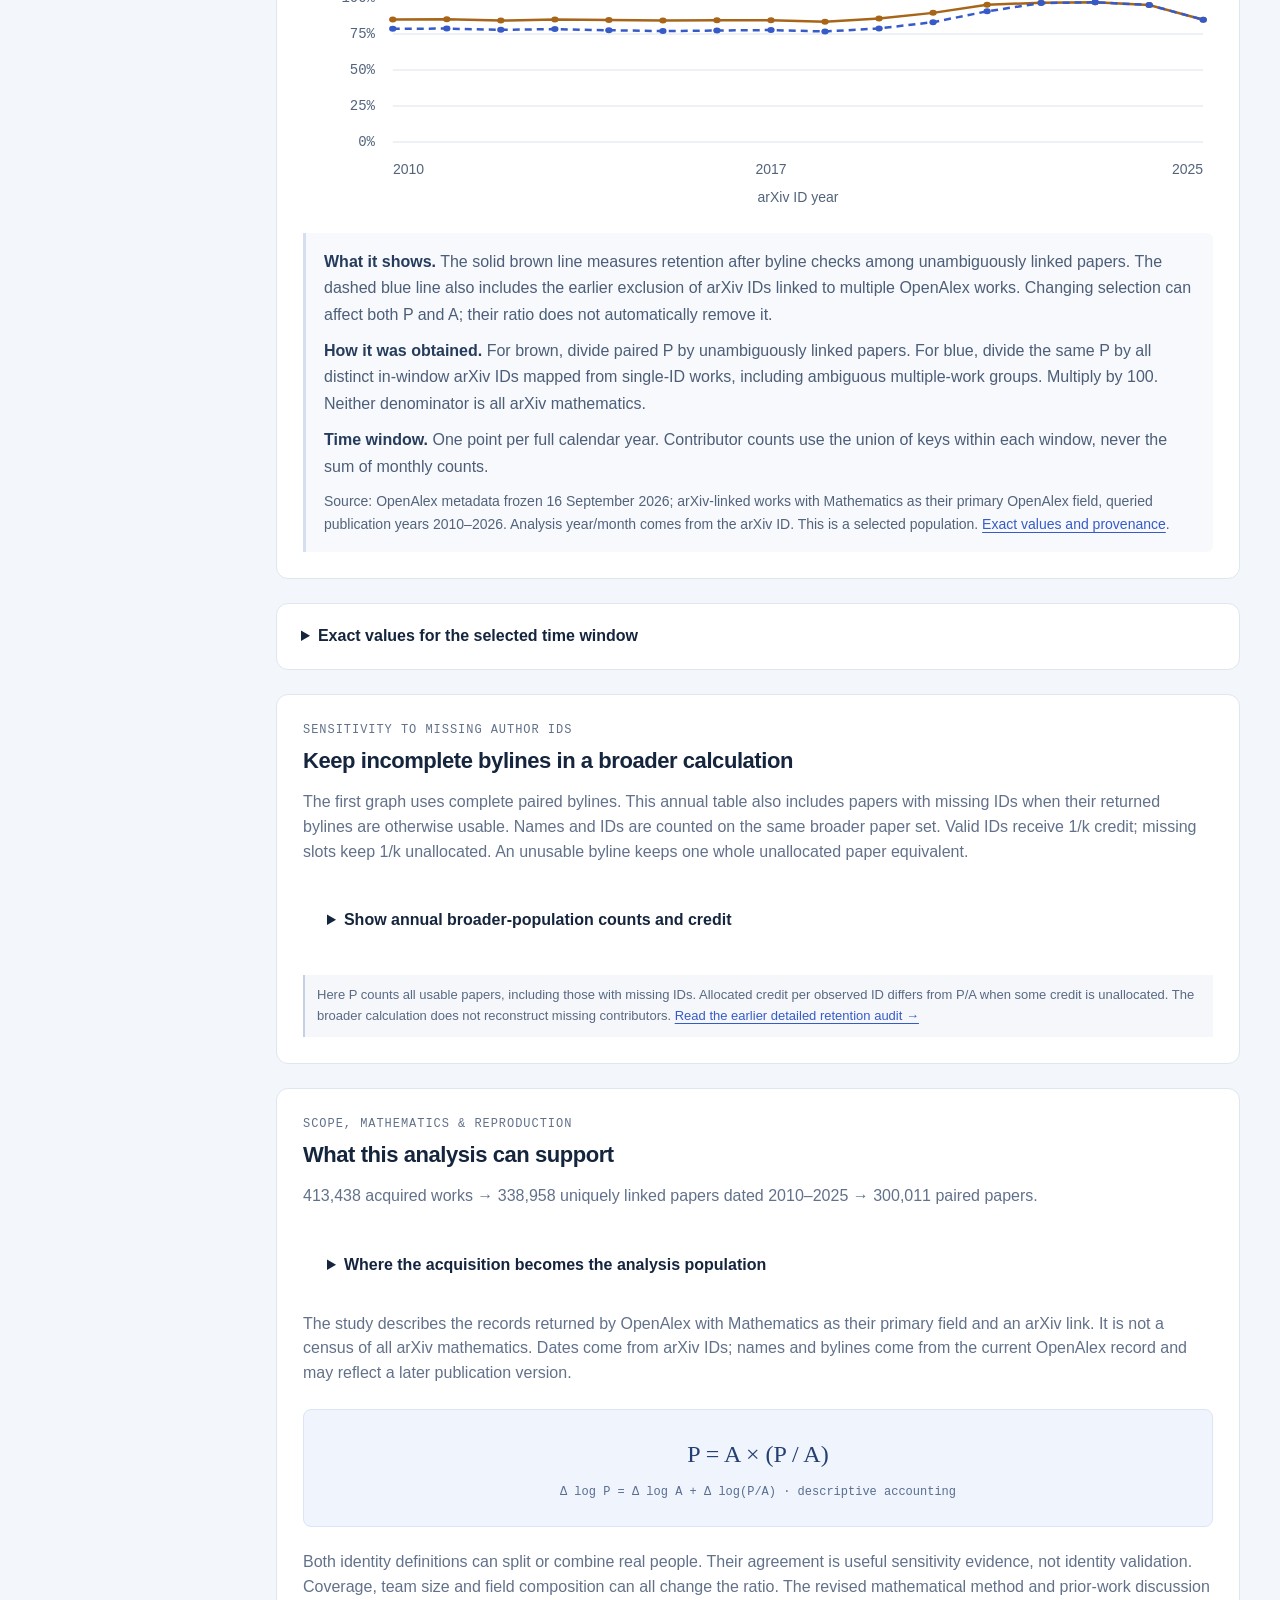
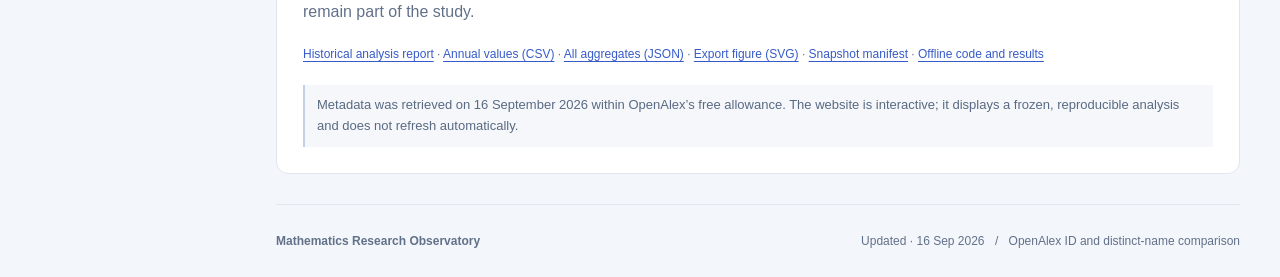
==== commit 3a241d72: "Add annual and full-study contributor denominators and top-decile analysis" ====
--- a/dashboard/index.html
+++ b/dashboard/index.html
@@ -11,6 +11,7 @@
   <script src="chart-utils.js" defer></script>
   <script src="paper-trends.js" defer></script>
   <script src="coverage-audit.js" defer></script>
+  <script src="contributor-deciles.js" defer></script>
   <script src="historical-trends.js" defer></script>
   <script src="app.js" defer></script>
 </head>
@@ -21,6 +22,7 @@
     <div class="rail-label">RESEARCH WORKSPACE</div>
     <nav aria-label="Main navigation">
       <a href="#trends" data-view="trends" class="nav-link active" aria-current="page"><span aria-hidden="true">∿</span> Papers / contributor</a>
+      <a href="#decile" data-view="decile" class="nav-link"><span aria-hidden="true">↗</span> Top 10% contributors</a>
       <a href="#papers" data-view="papers" class="nav-link"><span aria-hidden="true">∿</span> Earlier coverage audit</a>
       <a href="#manifest" data-view="manifest" class="nav-link"><span aria-hidden="true">∿</span> Repository upload counts</a>
       <a href="#overview" data-view="overview" class="nav-link"><span aria-hidden="true">▦</span> Project overview</a>
@@ -34,19 +36,38 @@
     <header class="topbar"><span>AI & arXiv <span class="breadcrumb">/</span> Mathematical research</span><a href="https://github.com/Victorpolm/evolution-of-mathematical-research" target="_blank" rel="noopener noreferrer">Project repository <span aria-hidden="true">↗</span></a></header>
     <main id="main" tabindex="-1">
       <div id="data-error" role="alert" hidden>The pilot data could not be loaded. Refresh this page to try again. The methods and source links remain available.</div>
-      <div class="status-strip"><span class="status-key">OBSERVED RECORDS</span><p>Historical P/A comparison available. Contributor keys remain proxies for people.</p></div>
+      <div class="status-strip"><span class="status-key">OBSERVED RECORDS</span><p>Annual and full-study populations · top-decile output. Contributor keys remain proxies for people.</p></div>
             <section id="view-trends" class="view" aria-labelledby="historical-title">
-        <div class="page-heading"><div><p class="eyebrow">OPENALEX × ARXIV · 2010–2025</p><h1 id="historical-title">Papers per observed contributor</h1><p class="subtitle">Sixteen years, two identity definitions, the same papers.</p></div><span class="badge blue">Frozen 16 Sep 2026</span></div>
+        <div class="page-heading"><div><p class="eyebrow">OPENALEX × ARXIV · 2010–2025</p><h1 id="historical-title">Papers per observed contributor</h1><p class="subtitle">Annual activity and the full 2010–2025 contributor pool, using the same papers.</p></div><span class="badge blue">Frozen 16 Sep 2026</span></div>
+        <p class="ratio-example"><strong>Why can the ratio be below one?</strong> One paper with three contributors gives P/A = ⅓, although each contributor coauthored one paper. The first graph uses contributors active <strong>in the selected year or window</strong>. The second uses everyone observed across <strong>2010–2025</strong>.</p>
         <p id="historical-error" role="alert" hidden>The historical data could not be loaded. Refresh or download the report below.</p>
         <article class="panel spark-panel">
           <div class="panel-heading"><p class="eyebrow">OUTPUT RELATIVE TO PARTICIPATION</p><div class="segmented" role="group" aria-label="Historical time window"><button type="button" data-history-period="annual" aria-pressed="true">Calendar years</button><button type="button" data-history-period="rolling12" aria-pressed="false">Rolling 12 months</button><button type="button" data-history-period="monthly" aria-pressed="false">Monthly</button></div></div>
           <div id="historical-primary" aria-live="polite"><p class="spark-note">Loading the historical papers / contributors comparison…</p></div>
         </article>
+        <article class="panel spark-panel"><div id="historical-fixed" aria-live="polite"></div></article>
+        <article class="panel" id="historical-study"></article>
         <article class="panel" id="historical-findings"></article>
         <article class="panel spark-panel"><div class="panel-heading"><div><p class="eyebrow">READ THE RATIO WITH ITS COMPONENTS</p><h2>Papers, contributors and retained coverage</h2></div></div><div id="historical-support" aria-live="polite"></div></article>
-        <details class="panel data-details"><summary>Exact values for the selected time window</summary><div class="table-scroll"><table><thead><tr><th scope="col">Period</th><th scope="col">Linked papers</th><th scope="col">Retained P</th><th scope="col">Retention</th><th scope="col">Names</th><th scope="col">IDs</th><th scope="col">P / names</th><th scope="col">P / IDs</th></tr></thead><tbody id="historical-values"></tbody></table></div></details>
+        <details class="panel data-details"><summary>Exact values for the selected time window</summary><div class="table-scroll"><table><thead><tr><th scope="col">Period</th><th scope="col">Linked papers</th><th scope="col">Retained P</th><th scope="col">Retention</th><th scope="col">Names</th><th scope="col">IDs</th><th scope="col">P / active names</th><th scope="col">P / active IDs</th><th scope="col">P / all-study names</th><th scope="col">P / all-study IDs</th></tr></thead><tbody id="historical-values"></tbody></table></div></details>
         <article class="panel"><p class="eyebrow">SENSITIVITY TO MISSING AUTHOR IDS</p><h2>Keep incomplete bylines in a broader calculation</h2><p class="body-copy">The first graph uses complete paired bylines. This annual table also includes papers with missing IDs when their returned bylines are otherwise usable. Names and IDs are counted on the same broader paper set. Valid IDs receive 1/k credit; missing slots keep 1/k unallocated. An unusable byline keeps one whole unallocated paper equivalent.</p><details class="data-details"><summary>Show annual broader-population counts and credit</summary><div class="table-scroll"><table><thead><tr><th scope="col">Year</th><th scope="col">Usable papers</th><th scope="col">Names</th><th scope="col">Observed IDs</th><th scope="col">P / names</th><th scope="col">P / observed IDs</th><th scope="col">Allocated credit</th><th scope="col">Missing-ID credit</th><th scope="col">Unusable credit</th><th scope="col">Allocated / ID</th></tr></thead><tbody id="historical-partial"></tbody></table></div></details><p class="chart-note">Here P counts all usable papers, including those with missing IDs. Allocated credit per observed ID differs from P/A when some credit is unallocated. The broader calculation does not reconstruct missing contributors. <a href="#papers">Read the earlier detailed retention audit →</a></p></article>
         <article class="panel"><p class="eyebrow">SCOPE, MATHEMATICS & REPRODUCTION</p><h2>What this analysis can support</h2><p class="body-copy" id="historical-source-count"></p><details class="data-details"><summary>Where the acquisition becomes the analysis population</summary><div class="table-scroll"><table><thead><tr><th scope="col">Stage</th><th scope="col">Works / papers</th></tr></thead><tbody id="historical-flow"></tbody></table></div><p class="chart-note">The upload-date filter is distinct from failed linkage and from incomplete bylines. The full dataset separates the date-filtered works by arXiv ID year.</p></details><p class="body-copy">The study describes the records returned by OpenAlex with Mathematics as their primary field and an arXiv link. It is not a census of all arXiv mathematics. Dates come from arXiv IDs; names and bylines come from the current OpenAlex record and may reflect a later publication version.</p><div class="formula-box">P = A × (P / A)<small>Δ log P = Δ log A + Δ log(P/A) · descriptive accounting</small></div><p class="body-copy">Both identity definitions can split or combine real people. Their agreement is useful sensitivity evidence, not identity validation. Coverage, team size and field composition can all change the ratio. The revised mathematical method and prior-work discussion remain part of the study.</p><p class="source-line"><a href="HISTORICAL_PARTICIPATION.md" download>Historical analysis report</a> · <a href="historical_annual.csv" download>Annual values (CSV)</a> · <a href="historical_participation.json" download>All aggregates (JSON)</a> · <a href="historical_participation.svg" download>Export figure (SVG)</a> · <a href="historical_acquisition_manifest.json" download>Snapshot manifest</a> · <a href="https://github.com/Victorpolm/evolution-of-mathematical-research/pull/2" target="_blank" rel="noopener noreferrer">Offline code and results</a></p><p class="chart-note">Metadata was retrieved on 16 September 2026 within OpenAlex’s free allowance. The website is interactive; it displays a frozen, reproducible analysis and does not refresh automatically.</p></article>
+      </section>
+
+      <section id="view-decile" class="view" hidden aria-labelledby="decile-title">
+        <div class="page-heading"><div><p class="eyebrow">OUTPUT CONCENTRATION · 2010–2025</p><h1 id="decile-title">The most prolific 10%</h1><p class="subtitle">How much recorded output is concentrated among the highest-output contributor keys?</p></div><span class="badge blue">Same paired papers</span></div>
+        <p id="decile-error" role="alert" hidden>The contributor data could not be loaded. Refresh or download the report below.</p>
+        <article class="panel spark-panel">
+          <div class="decile-controls"><div><p class="eyebrow">RANK CONTRIBUTORS BY</p><div class="segmented" role="group" aria-label="Contributor output measure"><button type="button" data-decile-measure="fractional" aria-pressed="true">Fractional paper credit</button><button type="button" data-decile-measure="coauthored" aria-pressed="false">Coauthored papers</button></div></div><div><p class="eyebrow">TIME WINDOW</p><div class="segmented" role="group" aria-label="Decile time window"><button type="button" data-decile-period="annual" aria-pressed="true">Calendar years</button><button type="button" data-decile-period="rolling12" aria-pressed="false">Rolling 12 months</button><button type="button" data-decile-period="monthly" aria-pressed="false">Monthly</button></div></div></div>
+          <p class="body-copy">Fractional credit splits one paper across its byline. Coauthored-paper counts give one paper to each distinct contributor key. The top 10% is ranked separately under each measure and identity definition.</p>
+          <div id="decile-share" aria-live="polite"><p class="spark-note">Calculating the displayed view from frozen aggregates…</p></div>
+        </article>
+        <article class="panel" id="decile-findings" aria-live="polite"></article>
+        <article class="panel spark-panel"><div id="decile-ratio" aria-live="polite"></div></article>
+        <article class="panel" id="decile-study" aria-live="polite"></article>
+        <details class="panel data-details"><summary>How ties are handled at the top-decile cutoff</summary><div id="decile-cutoffs"></div></details>
+        <details class="panel data-details"><summary>Exact values for the selected windows and measure</summary><p class="chart-note" id="decile-table-unit"></p><div class="table-scroll"><table><thead><tr><th scope="col">Period</th><th scope="col">Papers</th><th scope="col">Active IDs</th><th scope="col">IDs: top 10% share</th><th scope="col">IDs: top mean</th><th scope="col">IDs: other mean</th><th scope="col">Active names</th><th scope="col">Names: top 10% share</th><th scope="col">Names: top mean</th><th scope="col">Names: other mean</th></tr></thead><tbody id="decile-values"></tbody></table></div></details>
+        <article class="panel"><p class="eyebrow">INTERPRETATION & REPRODUCTION</p><h2>Concentration of observed output</h2><p class="body-copy">Annual and rolling deciles contain the keys active in each window and are re-ranked each time. The cumulative decile uses output across the whole study. These comparisons do not track a fixed group of people. More years of observed activity create more opportunities to accumulate papers.</p><p class="body-copy">Both lines use the same retained papers. OpenAlex IDs use OpenAlex’s existing identity resolution; names receive only Unicode and whitespace normalization. Split identities, shared names, incomplete coverage, changing team sizes and byline exclusions can affect concentration. High output is not a measure of research quality or contribution effort, and these descriptive trends do not establish an AI effect.</p><p class="source-line"><a href="CONTRIBUTOR_POPULATIONS.md" download>Analysis and mathematical definitions</a> · <a href="contributor_populations_annual.csv" download>Annual values (CSV)</a> · <a href="contributor_populations.json" download>All aggregates and cutoff details (JSON)</a> · <a href="contributor_populations.svg" download>Export comparison figure (SVG)</a> · <a href="#trends">Return to papers / contributor</a></p><p class="chart-note">Computed offline from the existing 16 September 2026 metadata snapshot; no extra API requests. This website presents a frozen analysis.</p></article>
       </section>
 
       <section id="view-papers" class="view" hidden aria-labelledby="oa-title">
@@ -63,7 +84,7 @@
         <article class="panel definition-panel"><div><p class="eyebrow">THE MATHEMATICS REMAINS</p><h2>Separate accounting from explanation</h2><p class="body-copy">For linked papers L, retention c and paired papers R, R = Lc. The linked-paper increase and retention decline reconcile the retained-paper decrease exactly. This accounting does not explain changes in distinct authors.</p><p class="body-copy">On a fully allocated paired population, P = A × (I/A) / (I/P) and P/A equals mean fractional credit. With incomplete IDs, the unallocated term must remain explicit.</p></div><div class="equation-detail"><div class="formula-box">Δ log R = Δ log L + Δ log c<small>−0.094725 = +0.019192 − 0.113917</small></div><p>Natural-log changes, 2024 to 2025. These are descriptive identities, not causal effects.</p></div></article>
         <article class="panel oa-panel"><p class="eyebrow">WHAT WOULD RESOLVE THIS?</p><h2>Follow missing bylines through time</h2><p class="body-copy">Indexing lag is plausible, but this snapshot cannot establish it. We have update dates, not first-indexing dates or historical byline states. Repeated or archived metadata for the same papers is needed to see when IDs were added, replaced or lost.</p><p class="body-copy">The next steps are exact frame reconciliation using the existing metadata export, a stratified identity audit, and a historical extension with declared follow-up and coverage rules. Career-entry, concentration and AI interpretations remain pending.</p></article>
         <details class="panel data-details"><summary>Exact graph values</summary><div class="table-scroll"><table><thead><tr><th scope="col">Period / window end</th><th scope="col">Linked</th><th scope="col">Retained</th><th scope="col">Retained share</th><th scope="col">Entire byline lacks IDs</th><th scope="col">Some IDs missing</th></tr></thead><tbody id="audit-values"></tbody></table></div></details>
-        <article class="panel oa-panel"><p class="eyebrow">METHOD AND REPRODUCTION</p><h2>Read the audit and inspect the data</h2><p class="body-copy"><a href="RETENTION_AUDIT.md" download>Retention audit and reply</a> · <a href="retention_audit.json" download>All audit aggregates</a> · <a href="retention_audit.svg" download>Export figure</a> · <a href="REVISED_METHOD.md" download>Revised method</a> · <a href="../ArxivObservatory/analysis/OPENALEX_INTERIM.md">Reproduction instructions</a></p><p class="body-copy">The mathematical and prior-work foundation is retained: <a href="https://ems.press/content/serial-article-files/29073" target="_blank" rel="noopener noreferrer">Hulek & Teschke (2023)</a> on documents, authors and collaboration, and <a href="https://www.math.buffalo.edu/mad/stats/2005.research.patterns.pdf" target="_blank" rel="noopener noreferrer">Grossman (2005)</a> on long observation windows. The full method discusses their identification and counting choices.</p><p class="chart-note">Frozen snapshot: 15 September 2026. The page does not automatically refresh. The offline audit, reports and dashboard source are in <a href="https://github.com/Victorpolm/evolution-of-mathematical-research/pull/2" target="_blank" rel="noopener noreferrer">draft PR #2</a>; the revised method and historical extension are in <a href="https://github.com/Victorpolm/evolution-of-mathematical-research/pull/3" target="_blank" rel="noopener noreferrer">draft PR #3</a>.</p><details><summary>Archived comparison and first review response</summary><p class="body-copy"><a href="OPENALEX_COMPARISON.md" download>Earlier comparison</a> · <a href="openalex_comparison.json" download>Earlier aggregate dataset</a> · <a href="REVIEW_RESPONSE.md" download>First review response</a>. These preserve the audit trail; population trend interpretations are on hold.</p></details></article>
+        <article class="panel oa-panel"><p class="eyebrow">METHOD AND REPRODUCTION</p><h2>Read the audit and inspect the data</h2><p class="body-copy"><a href="RETENTION_AUDIT.md" download>Retention audit and reply</a> · <a href="retention_audit.json" download>All audit aggregates</a> · <a href="retention_audit.svg" download>Export figure</a> · <a href="REVISED_METHOD.md" download>Revised method</a> · <a href="../ArxivObservatory/analysis/OPENALEX_INTERIM.md" download>Reproduction package</a></p><p class="body-copy">The mathematical and prior-work foundation is retained: <a href="https://ems.press/content/serial-article-files/29073" target="_blank" rel="noopener noreferrer">Hulek & Teschke (2023)</a> on documents, authors and collaboration, and <a href="https://www.math.buffalo.edu/mad/stats/2005.research.patterns.pdf" target="_blank" rel="noopener noreferrer">Grossman (2005)</a> on long observation windows. The full method discusses their identification and counting choices.</p><p class="chart-note">Frozen snapshot: 15 September 2026. The page does not automatically refresh. The offline audit, reports and dashboard source are in <a href="https://github.com/Victorpolm/evolution-of-mathematical-research/pull/2" target="_blank" rel="noopener noreferrer">draft PR #2</a>; the revised method and historical extension are in <a href="https://github.com/Victorpolm/evolution-of-mathematical-research/pull/3" target="_blank" rel="noopener noreferrer">draft PR #3</a>.</p><details><summary>Archived comparison and first review response</summary><p class="body-copy"><a href="OPENALEX_COMPARISON.md" download>Earlier comparison</a> · <a href="openalex_comparison.json" download>Earlier aggregate dataset</a> · <a href="REVIEW_RESPONSE.md" download>First review response</a>. These preserve the audit trail; population trend interpretations are on hold.</p></details></article>
       </section>
 
       <section id="view-manifest" class="view" hidden aria-labelledby="papers-title">
--- a/dashboard/styles.css
+++ b/dashboard/styles.css
@@ -46,3 +46,10 @@
 .history-details p{margin-top:10px}
 @media(max-width:720px){.explained-chart{padding:22px 0}.chart-heading h3{font-size:19px}.chart-legend{gap:9px 16px}.chart-legend>span{gap:6px}.chart-plot{grid-template-columns:61px minmax(0,1fr);gap:5px}.chart-explanation{padding:14px 13px}.chart-x-ticks>span:not(:first-child):not(:last-child){display:none}.history-note{padding:15px}.chart-unit{line-height:1.6}}
 #view-trends > .panel + .panel{margin-top:24px}
+
+/* Contributor population and decile comparison */
+#view-decile > .panel + .panel{margin-top:24px}
+.ratio-example{max-width:1000px;padding:16px 20px;background:#edf3ff;border-left:3px solid #365bc9;border-radius:6px;color:#273b59;font-size:14px;line-height:1.75;margin:0 0 24px}
+.decile-controls{display:flex;justify-content:space-between;gap:20px;flex-wrap:wrap;margin-bottom:20px}
+.decile-controls .eyebrow{margin:0 0 10px}
+@media(max-width:650px){.decile-controls{display:block}.decile-controls>div+div{margin-top:18px}.decile-controls .segmented{flex-wrap:wrap}.ratio-example{padding:14px;font-size:13px}}
